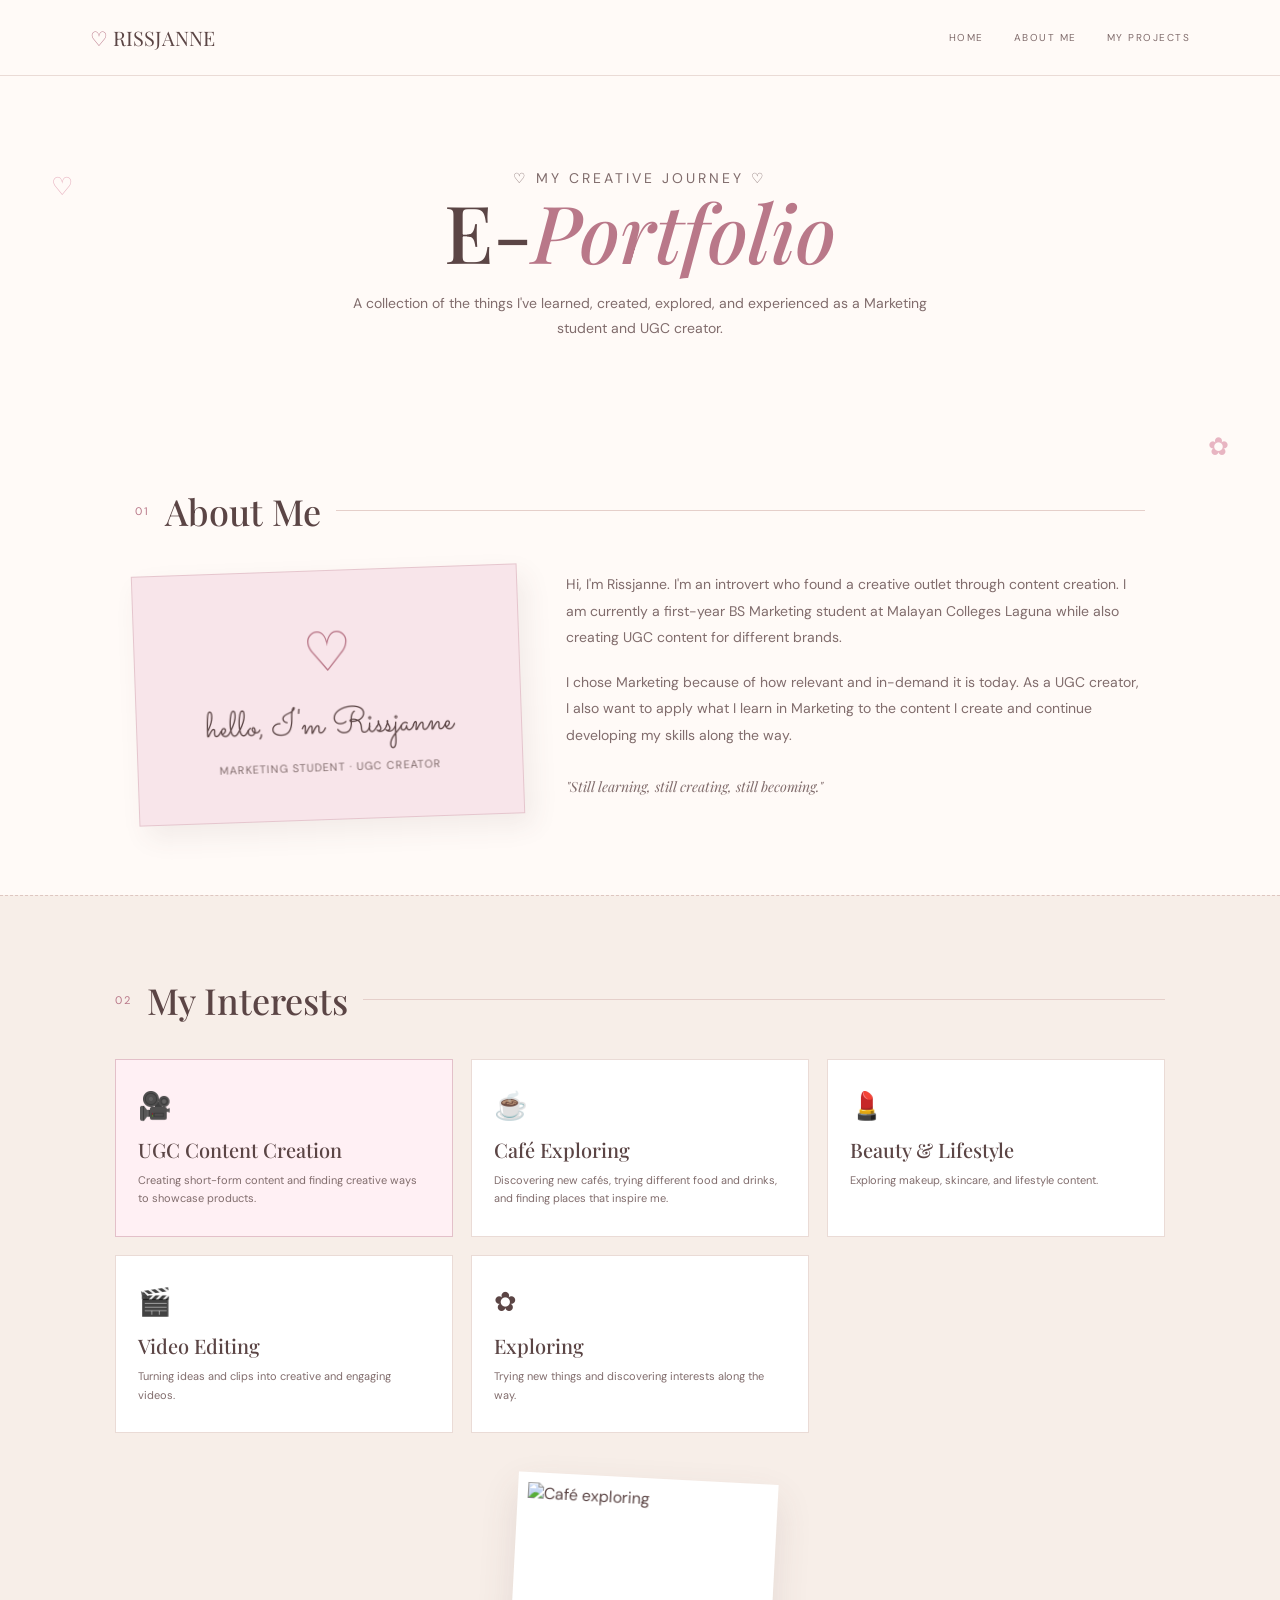
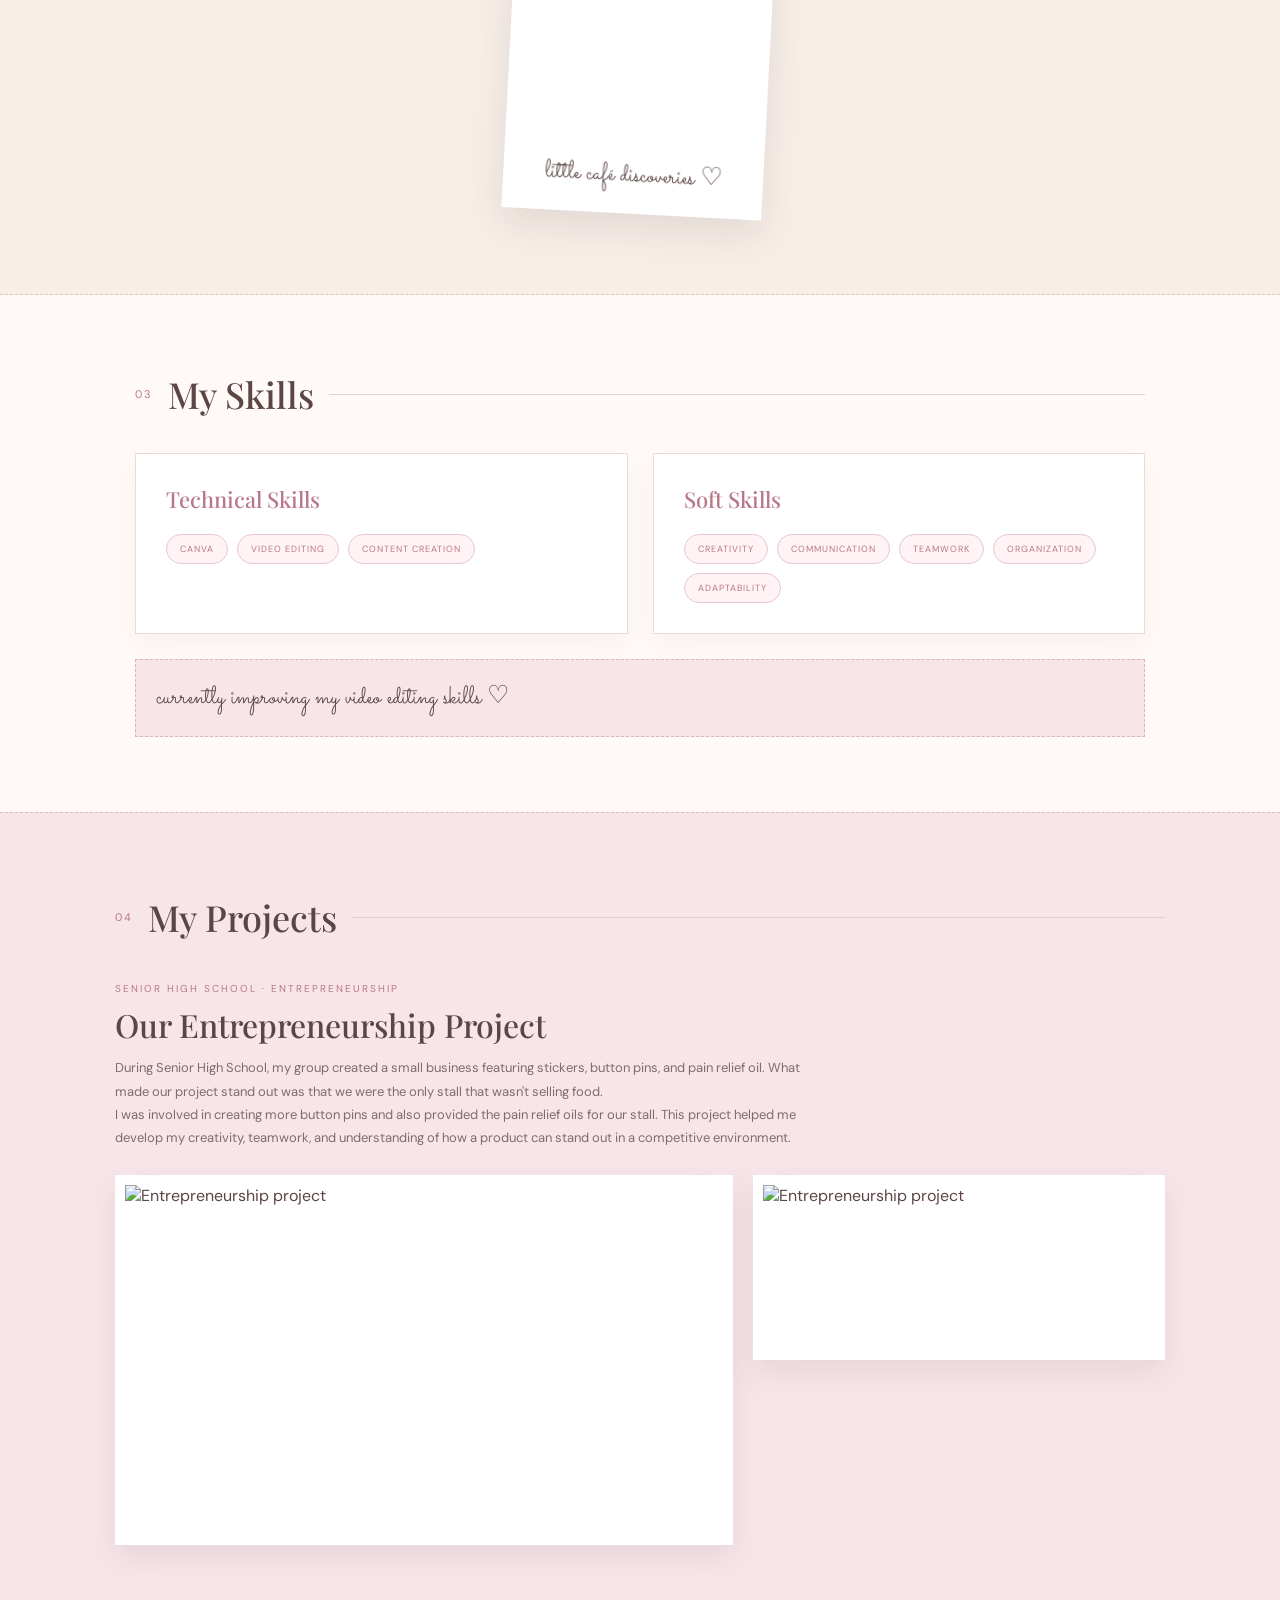
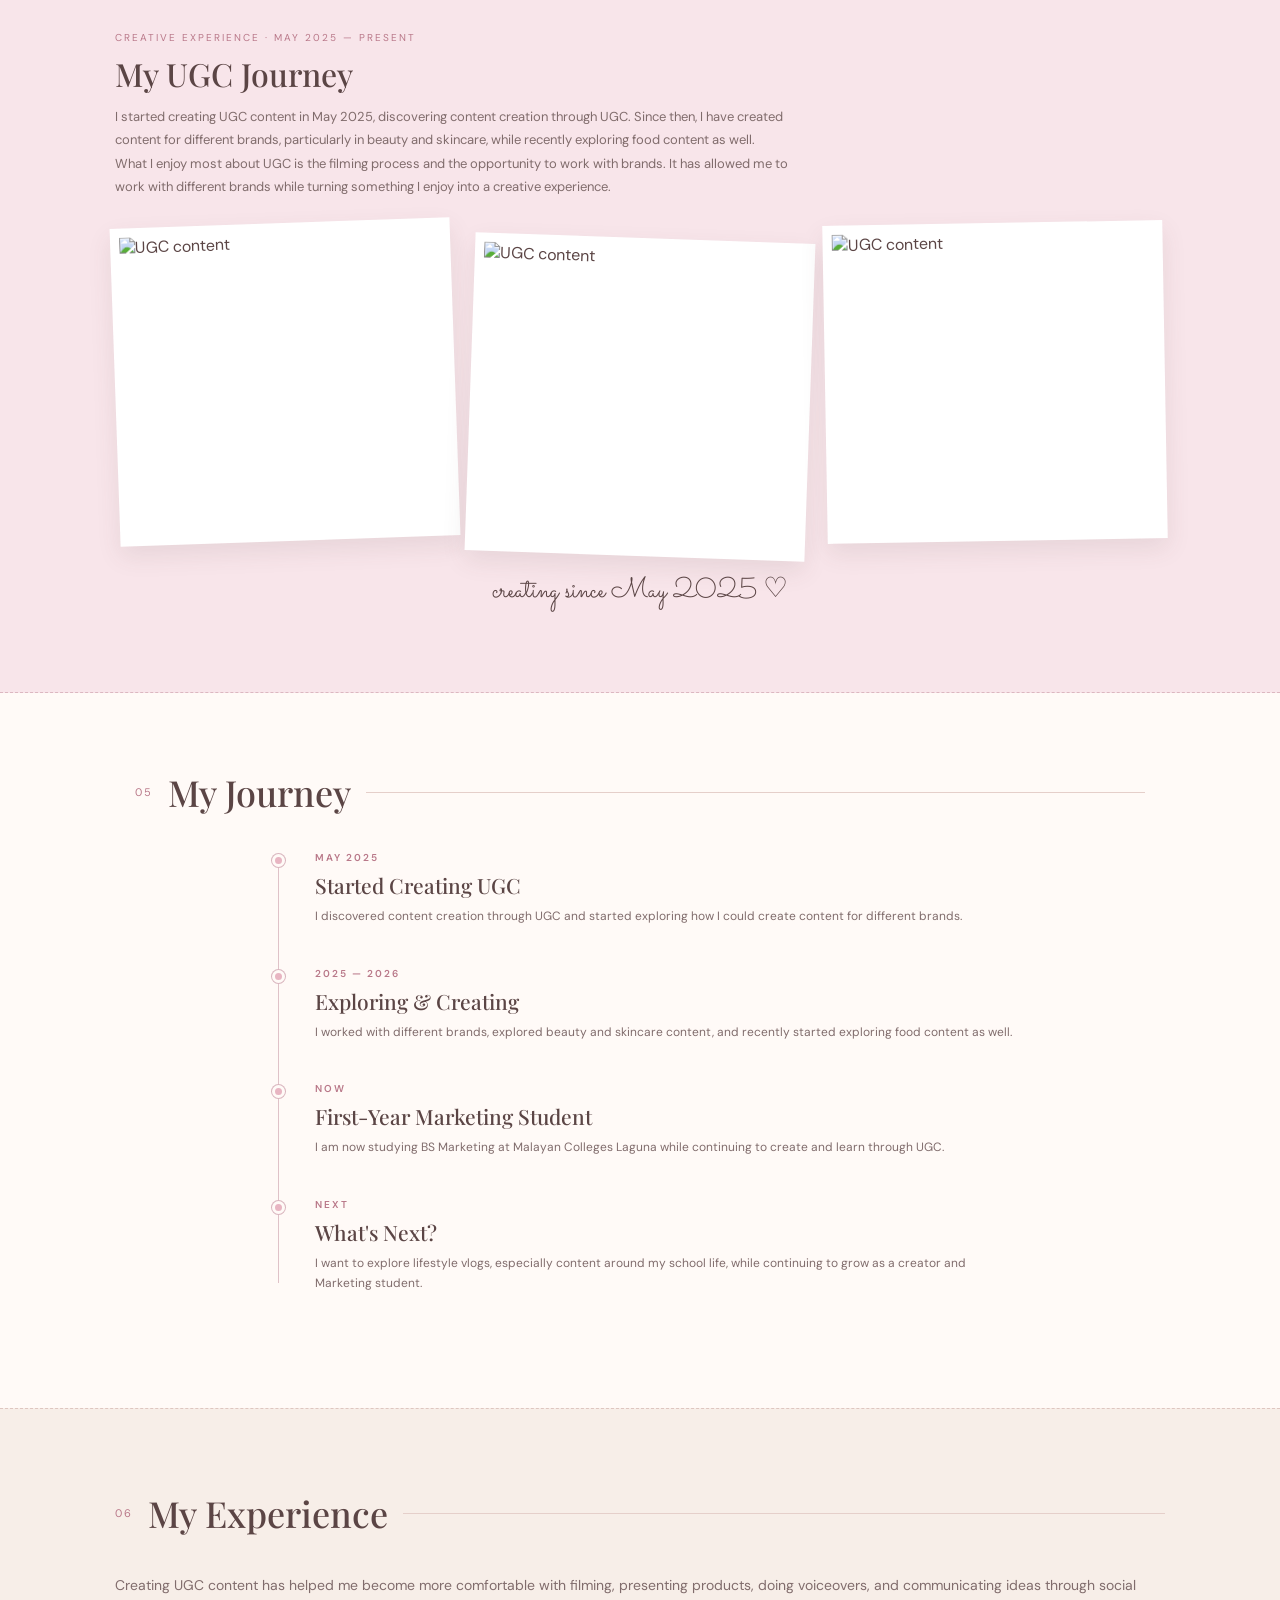
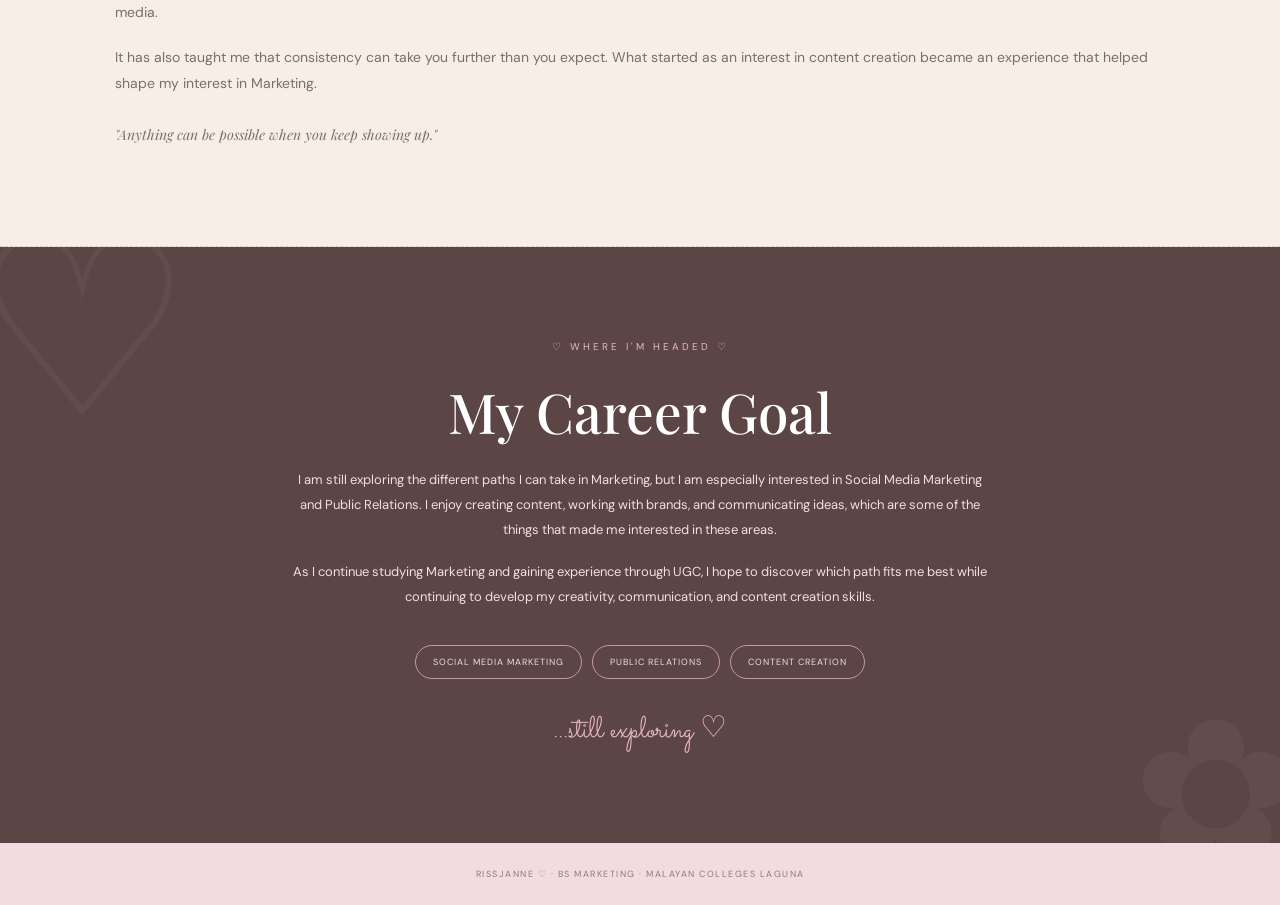
==== eportfolio.html @ bd3fc36c "Add files via upload" ====
<!DOCTYPE html>
<html lang="en">
<head>
<meta charset="UTF-8">
<meta name="viewport" content="width=device-width, initial-scale=1.0">

<title>Rissjanne — E-Portfolio ♡</title>

<link rel="preconnect" href="https://fonts.googleapis.com">
<link rel="preconnect" href="https://fonts.gstatic.com" crossorigin>

<link href="https://fonts.googleapis.com/css2?family=DM+Sans:wght@400;500;600&family=Playfair+Display:ital,wght@400;500;600&family=Sacramento&display=swap" rel="stylesheet">

<style>

/* ========================================
   RESET
======================================== */

* {
    margin: 0;
    padding: 0;
    box-sizing: border-box;
}

html {
    scroll-behavior: smooth;
}

body {
    background: #fffaf7;
    color: #5b4545;
    font-family: "DM Sans", sans-serif;
    overflow-x: hidden;
}

:root {
    --cream: #fffaf7;
    --cream-dark: #f7eee8;
    --pink: #e8b5c2;
    --pink-dark: #b97889;
    --pink-light: #f8e5ea;
    --brown: #5b4545;
    --brown-light: #806c6c;
    --white: #ffffff;
}


/* ========================================
   NAVIGATION
======================================== */

nav {
    height: 76px;
    width: 100%;

    padding: 0 7%;

    display: flex;
    align-items: center;
    justify-content: space-between;

    background: rgba(255,250,247,.95);

    border-bottom: 1px solid #eadbd6;

    position: sticky;
    top: 0;
    z-index: 100;

    backdrop-filter: blur(12px);

    animation: fadeDown .7s ease both;
}

.logo {
    text-decoration: none;

    color: var(--brown);

    font-family: "Playfair Display", serif;

    font-size: 20px;
}

.logo span {
    color: var(--pink-dark);
}

.nav-links {
    display: flex;
    gap: 30px;
}

.nav-links a {
    text-decoration: none;

    color: var(--brown-light);

    font-size: 10px;

    letter-spacing: 1.5px;

    transition: .3s;
}

.nav-links a:hover {
    color: var(--pink-dark);
}


/* ========================================
   PAGE INTRO
======================================== */

.page-intro {
    width: min(1050px, 90%);

    margin: auto;

    padding: 90px 20px 70px;

    text-align: center;

    position: relative;

    animation: fadeUp .9s ease both;
}

.small-label {
    color: var(--pink-dark);

    font-size: 10px;

    letter-spacing: 3px;

    margin-bottom: 18px;
}

.page-intro h1 {
    font-family: "Playfair Display", serif;

    color: var(--brown);

    font-weight: 500;

    font-size: clamp(50px, 7vw, 80px);

    line-height: 1;

    margin-bottom: 20px;
}

.page-intro h1 span {
    color: var(--pink-dark);

    font-style: italic;
}

.page-intro p {
    max-width: 580px;

    margin: auto;

    color: var(--brown-light);

    font-size: 14px;

    line-height: 1.8;
}


/* ========================================
   GENERAL SECTION
======================================== */

.section {
    width: min(1050px, 90%);

    margin: auto;

    padding: 75px 20px;
}

.section-title {
    display: flex;

    align-items: center;

    gap: 15px;

    margin-bottom: 35px;
}

.section-number {
    color: var(--pink-dark);

    font-size: 11px;

    letter-spacing: 2px;
}

.section-title h2 {
    font-family: "Playfair Display", serif;

    color: var(--brown);

    font-size: 36px;

    font-weight: 500;
}

.section-title .line {
    flex: 1;

    height: 1px;

    background: #e5cfca;
}


/* ========================================
   ABOUT ME
======================================== */

.about-grid {
    display: grid;

    grid-template-columns: .8fr 1.2fr;

    gap: 45px;

    align-items: center;
}

.about-card {
    background: var(--pink-light);

    padding: 45px 30px;

    text-align: center;

    border: 1px solid #e5c5cd;

    transform: rotate(-2deg);

    box-shadow: 8px 12px 25px rgba(91,69,69,.08);
}

.about-card .big-heart {
    font-size: 55px;

    color: var(--pink-dark);

    margin-bottom: 12px;
}

.about-card h3 {
    font-family: "Sacramento", cursive;

    font-size: 36px;

    font-weight: 400;

    color: var(--brown);
}

.about-card p {
    margin-top: 8px;

    color: var(--brown-light);

    font-size: 11px;

    letter-spacing: 1px;
}

.about-text p {
    color: var(--brown-light);

    font-size: 14px;

    line-height: 1.9;

    margin-bottom: 18px;
}

.about-highlight {
    color: var(--pink-dark);

    font-family: "Playfair Display", serif;

    font-style: italic;

    font-size: 20px;

    margin-top: 25px;
}


/* ========================================
   INTERESTS
======================================== */

.interests-section {
    background: var(--cream-dark);

    width: 100%;

    padding: 80px 5%;

    border-top: 1px dashed #dec6c0;

    border-bottom: 1px dashed #dec6c0;
}

.interests-inner {
    width: min(1050px, 100%);

    margin: auto;
}

.interest-grid {
    display: grid;

    grid-template-columns: repeat(3, 1fr);

    gap: 18px;
}

.interest-card {
    background: white;

    padding: 28px 22px;

    border: 1px solid #eadbd6;

    min-height: 165px;

    transition: .3s;

    position: relative;
}

.interest-card:hover {
    transform: translateY(-6px) rotate(-1deg);

    box-shadow: 0 15px 30px rgba(91,69,69,.08);
}

.interest-card .icon {
    font-size: 27px;

    margin-bottom: 13px;
}

.interest-card h3 {
    font-family: "Playfair Display", serif;

    font-size: 20px;

    font-weight: 500;

    margin-bottom: 8px;

    color: var(--brown);
}

.interest-card p {
    color: var(--brown-light);

    font-size: 11px;

    line-height: 1.7;
}

.interest-card.featured {
    background: #fff0f4;

    border-color: #e3c0c9;
}


/* ========================================
   CAFE PHOTO
======================================== */

.cafe-feature {
    margin-top: 45px;

    display: flex;

    justify-content: center;
}

.cafe-photo {
    width: 260px;

    background: white;

    padding: 10px 10px 20px;

    box-shadow: 0 15px 35px rgba(91,69,69,.12);

    transform: rotate(3deg);
}

.cafe-photo img {
    width: 100%;

    height: 260px;

    object-fit: cover;

    display: block;
}

.cafe-caption {
    font-family: "Sacramento", cursive;

    text-align: center;

    color: var(--brown);

    font-size: 25px;

    padding-top: 10px;
}


/* ========================================
   SKILLS
======================================== */

.skills-grid {
    display: grid;

    grid-template-columns: 1fr 1fr;

    gap: 25px;
}

.skill-box {
    background: white;

    border: 1px solid #eadbd6;

    padding: 30px;

    box-shadow: 0 10px 25px rgba(91,69,69,.05);
}

.skill-box h3 {
    color: var(--pink-dark);

    font-family: "Playfair Display", serif;

    font-size: 22px;

    font-weight: 500;

    margin-bottom: 20px;
}

.skill-tags {
    display: flex;

    flex-wrap: wrap;

    gap: 9px;
}

.skill-tags span {
    background: #fff3f5;

    color: var(--pink-dark);

    border: 1px solid #e6c8cf;

    padding: 8px 13px;

    border-radius: 20px;

    font-size: 9px;

    letter-spacing: 1px;
}

.improving {
    margin-top: 25px;

    padding: 20px;

    background: var(--pink-light);

    border: 1px dashed #dcb4be;

    font-family: "Sacramento", cursive;

    font-size: 25px;

    color: var(--brown);
}


/* ========================================
   PROJECTS
======================================== */

.projects-section {
    background: var(--pink-light);

    width: 100%;

    padding: 80px 5%;

    border-top: 1px dashed #dcb7c0;

    border-bottom: 1px dashed #dcb7c0;
}

.projects-inner {
    width: min(1050px, 100%);

    margin: auto;
}

.project-block {
    margin-bottom: 80px;
}

.project-block:last-child {
    margin-bottom: 0;
}

.project-heading {
    margin-bottom: 25px;
}

.project-heading .label {
    color: var(--pink-dark);

    font-size: 10px;

    letter-spacing: 2px;
}

.project-heading h3 {
    font-family: "Playfair Display", serif;

    color: var(--brown);

    font-size: 32px;

    font-weight: 500;

    margin: 6px 0 10px;
}

.project-heading p {
    max-width: 700px;

    color: var(--brown-light);

    font-size: 13px;

    line-height: 1.8;
}


/* ========================================
   PHOTO GALLERY
======================================== */

.photo-gallery {
    display: grid;

    grid-template-columns: 1.2fr .8fr;

    gap: 20px;

    align-items: start;
}

.gallery-photo {
    background: white;

    padding: 10px;

    box-shadow: 0 12px 28px rgba(91,69,69,.1);

    transition: .4s;
}

.gallery-photo:hover {
    transform: translateY(-5px);
}

.gallery-photo img {
    width: 100%;

    height: 350px;

    object-fit: cover;

    display: block;
}

.gallery-small {
    display: grid;

    gap: 20px;
}

.gallery-small .gallery-photo img {
    height: 165px;
}


/* ========================================
   UGC GALLERY
======================================== */

.ugc-gallery {
    display: grid;

    grid-template-columns: repeat(3, 1fr);

    gap: 15px;
}

.ugc-photo {
    background: white;

    padding: 9px;

    box-shadow: 0 10px 25px rgba(91,69,69,.1);

    transition: .4s;
}

.ugc-photo:nth-child(1) {
    transform: rotate(-2deg);
}

.ugc-photo:nth-child(2) {
    transform: translateY(15px) rotate(2deg);
}

.ugc-photo:nth-child(3) {
    transform: rotate(-1deg);
}

.ugc-photo:hover {
    transform: translateY(-8px) rotate(0deg);
}

.ugc-photo img {
    width: 100%;

    height: 300px;

    object-fit: cover;

    display: block;
}

.ugc-note {
    margin-top: 30px;

    text-align: center;

    font-family: "Sacramento", cursive;

    font-size: 28px;

    color: var(--brown);
}


/* ========================================
   JOURNEY
======================================== */

.journey {
    position: relative;

    max-width: 750px;

    margin: auto;
}

.journey::before {
    content: "";

    position: absolute;

    left: 13px;

    top: 10px;

    bottom: 10px;

    width: 1px;

    background: #dfc2c8;
}

.journey-item {
    position: relative;

    padding-left: 50px;

    margin-bottom: 40px;
}

.journey-dot {
    position: absolute;

    left: 7px;

    top: 3px;

    width: 13px;

    height: 13px;

    background: var(--pink);

    border: 3px solid var(--cream);

    border-radius: 50%;

    box-shadow: 0 0 0 1px #d9b5be;
}

.journey-date {
    color: var(--pink-dark);

    font-size: 10px;

    font-weight: 600;

    letter-spacing: 2px;

    margin-bottom: 7px;
}

.journey-item h3 {
    font-family: "Playfair Display", serif;

    font-size: 21px;

    font-weight: 500;

    color: var(--brown);

    margin-bottom: 7px;
}

.journey-item p {
    color: var(--brown-light);

    font-size: 12px;

    line-height: 1.7;
}


/* ========================================
   CAREER GOAL
======================================== */

.career {
    background: var(--brown);

    color: white;

    width: 100%;

    padding: 90px 25px;

    text-align: center;

    position: relative;

    overflow: hidden;
}

.career::before {
    content: "♡";

    position: absolute;

    font-size: 250px;

    opacity: .04;

    top: -80px;

    left: -30px;
}

.career::after {
    content: "✿";

    position: absolute;

    font-size: 200px;

    opacity: .04;

    bottom: -80px;

    right: -20px;
}

.career .label {
    color: #eab8c5;

    font-size: 10px;

    letter-spacing: 3px;

    margin-bottom: 18px;
}

.career h2 {
    font-family: "Playfair Display", serif;

    font-size: clamp(35px, 5vw, 55px);

    font-weight: 500;

    margin-bottom: 20px;
}

.career p {
    max-width: 700px;

    margin: auto;

    color: #f1dfe3;

    font-size: 13px;

    line-height: 1.9;
}

.career-paths {
    margin: 35px auto 0;

    display: flex;

    justify-content: center;

    flex-wrap: wrap;

    gap: 10px;

    position: relative;

    z-index: 2;
}

.career-paths span {
    border: 1px solid #c996a4;

    padding: 10px 17px;

    border-radius: 30px;

    font-size: 9px;

    letter-spacing: 1px;

    color: #f5dce2;
}

.still-exploring {
    font-family: "Sacramento", cursive;

    font-size: 30px;

    color: #eab8c5;

    margin-top: 30px;
}


/* ========================================
   FOOTER
======================================== */

footer {
    padding: 25px;

    text-align: center;

    background: #f1dce1;

    color: #92777e;

    font-size: 9px;

    letter-spacing: 1.5px;
}


/* ========================================
   DECORATIONS
======================================== */

.decor {
    position: absolute;

    color: var(--pink);

    font-size: 25px;

    pointer-events: none;

    animation: float 4s ease-in-out infinite;
}

.decor.one {
    top: 170px;

    left: 4%;
}

.decor.two {
    top: 430px;

    right: 4%;

    animation-delay: 1s;
}


/* ========================================
   ANIMATIONS
======================================== */

@keyframes fadeUp {

    from {
        opacity: 0;
        transform: translateY(25px);
    }

    to {
        opacity: 1;
        transform: translateY(0);
    }

}

@keyframes fadeDown {

    from {
        opacity: 0;
        transform: translateY(-15px);
    }

    to {
        opacity: 1;
        transform: translateY(0);
    }

}

@keyframes float {

    0%, 100% {
        transform: translateY(0) rotate(-5deg);
    }

    50% {
        transform: translateY(-8px) rotate(4deg);
    }

}


/* ========================================
   TABLET
======================================== */

@media (max-width: 800px) {

    .about-grid {
        grid-template-columns: 1fr;
    }

    .about-card {
        max-width: 350px;

        margin: auto;
    }

    .interest-grid {
        grid-template-columns: 1fr 1fr;
    }

    .skills-grid {
        grid-template-columns: 1fr;
    }

}


/* ========================================
   MOBILE
======================================== */

@media (max-width: 600px) {

    nav {
        padding: 0 20px;
    }

    .nav-links {
        gap: 13px;
    }

    .nav-links a {
        font-size: 8px;

        letter-spacing: .7px;
    }

    .page-intro {
        padding-top: 65px;
    }

    .page-intro h1 {
        font-size: 50px;
    }

    .section {
        padding: 60px 15px;
    }

    .section-title h2 {
        font-size: 29px;
    }

    .interest-grid {
        grid-template-columns: 1fr;
    }

    .photo-gallery {
        grid-template-columns: 1fr;
    }

    .gallery-photo img {
        height: 330px;
    }

    .gallery-small {
        grid-template-columns: 1fr 1fr;
    }

    .gallery-small .gallery-photo img {
        height: 190px;
    }

    .ugc-gallery {
        grid-template-columns: 1fr;
    }

    .ugc-photo:nth-child(2) {
        transform: none;
    }

    .ugc-photo img {
        height: 350px;
    }

    .career {
        padding: 70px 20px;
    }

}

</style>
</head>


<body>


<!-- ========================================
     NAVIGATION
======================================== -->

<nav>

    <a href="#" class="logo">
        <span>♡</span> RISSJANNE
    </a>

    <div class="nav-links">

        <a href="#">HOME</a>

        <a href="#about">ABOUT ME</a>

        <a href="#projects">MY PROJECTS</a>

    </div>

</nav>


<!-- Decorative elements -->

<div class="decor one">♡</div>
<div class="decor two">✿</div>


<!-- ========================================
     INTRO
======================================== -->

<header class="page-intro">

    <p class="small-label">
        ♡ MY CREATIVE JOURNEY ♡
    </p>

    <h1>
        E-<span>Portfolio</span>
    </h1>

    <p>
        A collection of the things I've learned,
        created, explored, and experienced as a
        Marketing student and UGC creator.
    </p>

</header>


<!-- ========================================
     ABOUT ME
======================================== -->

<section class="section" id="about">

    <div class="section-title">

        <span class="section-number">01</span>

        <h2>About Me</h2>

        <div class="line"></div>

    </div>


    <div class="about-grid">


        <div class="about-card">

            <div class="big-heart">
                ♡
            </div>

            <h3>
                hello, I'm Rissjanne
            </h3>

            <p>
                MARKETING STUDENT · UGC CREATOR
            </p>

        </div>


        <div class="about-text">

            <p>
                Hi, I'm Rissjanne. I'm an introvert who
                found a creative outlet through content
                creation. I am currently a first-year
                BS Marketing student at Malayan Colleges
                Laguna while also creating UGC content
                for different brands.
            </p>

            <p>
                I chose Marketing because of how relevant
                and in-demand it is today. As a UGC creator,
                I also want to apply what I learn in
                Marketing to the content I create and
                continue developing my skills along the way.
            </p>

            <p class="about-highlight">
                "Still learning, still creating, still becoming."
            </p>

        </div>

    </div>

</section>


<!-- ========================================
     INTERESTS
======================================== -->

<section class="interests-section">

<div class="interests-inner">

    <div class="section-title">

        <span class="section-number">02</span>

        <h2>My Interests</h2>

        <div class="line"></div>

    </div>


    <div class="interest-grid">


        <div class="interest-card featured">

            <div class="icon">🎥</div>

            <h3>
                UGC Content Creation
            </h3>

            <p>
                Creating short-form content and finding
                creative ways to showcase products.
            </p>

        </div>


        <div class="interest-card">

            <div class="icon">☕</div>

            <h3>
                Café Exploring
            </h3>

            <p>
                Discovering new cafés, trying different
                food and drinks, and finding places that
                inspire me.
            </p>

        </div>


        <div class="interest-card">

            <div class="icon">💄</div>

            <h3>
                Beauty & Lifestyle
            </h3>

            <p>
                Exploring makeup, skincare, and lifestyle
                content.
            </p>

        </div>


        <div class="interest-card">

            <div class="icon">🎬</div>

            <h3>
                Video Editing
            </h3>

            <p>
                Turning ideas and clips into creative
                and engaging videos.
            </p>

        </div>


        <div class="interest-card">

            <div class="icon">✿</div>

            <h3>
                Exploring
            </h3>

            <p>
                Trying new things and discovering
                interests along the way.
            </p>

        </div>


    </div>


    <!-- Café photo -->

    <div class="cafe-feature">

        <div class="cafe-photo">

            <img
                src="https://uploads.onecompiler.io/454xwa63v/1791378052548/IMG_2752.jpeg"
                alt="Café exploring"
            >

            <div class="cafe-caption">
                little café discoveries ♡
            </div>

        </div>

    </div>

</div>

</section>


<!-- ========================================
     SKILLS
======================================== -->

<section class="section">

    <div class="section-title">

        <span class="section-number">03</span>

        <h2>My Skills</h2>

        <div class="line"></div>

    </div>


    <div class="skills-grid">


        <div class="skill-box">

            <h3>
                Technical Skills
            </h3>

            <div class="skill-tags">

                <span>CANVA</span>

                <span>VIDEO EDITING</span>

                <span>CONTENT CREATION</span>

            </div>

        </div>


        <div class="skill-box">

            <h3>
                Soft Skills
            </h3>

            <div class="skill-tags">

                <span>CREATIVITY</span>

                <span>COMMUNICATION</span>

                <span>TEAMWORK</span>

                <span>ORGANIZATION</span>

                <span>ADAPTABILITY</span>

            </div>

        </div>

    </div>


    <div class="improving">

        currently improving my video editing skills ♡

    </div>

</section>


<!-- ========================================
     PROJECTS
======================================== -->

<section class="projects-section" id="projects">

<div class="projects-inner">

    <div class="section-title">

        <span class="section-number">04</span>

        <h2>My Projects</h2>

        <div class="line"></div>

    </div>


    <!-- ENTREPRENEURSHIP -->

    <div class="project-block">

        <div class="project-heading">

            <span class="label">
                SENIOR HIGH SCHOOL · ENTREPRENEURSHIP
            </span>

            <h3>
                Our Entrepreneurship Project
            </h3>

            <p>
                During Senior High School, my group created
                a small business featuring stickers, button
                pins, and pain relief oil. What made our
                project stand out was that we were the only
                stall that wasn't selling food.
            </p>

            <p>
                I was involved in creating more button pins
                and also provided the pain relief oils for
                our stall. This project helped me develop
                my creativity, teamwork, and understanding
                of how a product can stand out in a
                competitive environment.
            </p>

        </div>


        <div class="photo-gallery">


            <div class="gallery-photo">

                <img
                    src="https://uploads.onecompiler.io/454xwa63v/1791377669894/IMG_6925.jpeg"
                    alt="Entrepreneurship project"
                >

            </div>


            <div class="gallery-small">

                <div class="gallery-photo">

                    <img
                        src="https://uploads.onecompiler.io/454xwa63v/1791377792868/IMG_4976.jpeg"
                        alt="Entrepreneurship project"
                    >

                </div>

            </div>

        </div>

    </div>


    <!-- UGC -->

    <div class="project-block">

        <div class="project-heading">

            <span class="label">
                CREATIVE EXPERIENCE · MAY 2025 — PRESENT
            </span>

            <h3>
                My UGC Journey
            </h3>

            <p>
                I started creating UGC content in May 2025,
                discovering content creation through UGC.
                Since then, I have created content for
                different brands, particularly in beauty
                and skincare, while recently exploring
                food content as well.
            </p>

            <p>
                What I enjoy most about UGC is the filming
                process and the opportunity to work with
                brands. It has allowed me to work with
                different brands while turning something
                I enjoy into a creative experience.
            </p>

        </div>


        <div class="ugc-gallery">


            <div class="ugc-photo">

                <img
                    src="https://uploads.onecompiler.io/454xwa63v/1791377867505/IMG_1808.jpeg"
                    alt="UGC content"
                >

            </div>


            <div class="ugc-photo">

                <img
                    src="https://uploads.onecompiler.io/454xwa63v/1791377890965/IMG_1802.jpeg"
                    alt="UGC content"
                >

            </div>


            <div class="ugc-photo">

                <img
                    src="https://uploads.onecompiler.io/454xwa63v/1791377964058/IMG_1810.jpeg"
                    alt="UGC content"
                >

            </div>

        </div>


        <div class="ugc-note">

            creating since May 2025 ♡

        </div>

    </div>

</div>

</section>


<!-- ========================================
     JOURNEY
======================================== -->

<section class="section">

    <div class="section-title">

        <span class="section-number">05</span>

        <h2>My Journey</h2>

        <div class="line"></div>

    </div>


    <div class="journey">


        <div class="journey-item">

            <div class="journey-dot"></div>

            <div class="journey-date">
                MAY 2025
            </div>

            <h3>
                Started Creating UGC
            </h3>

            <p>
                I discovered content creation through UGC
                and started exploring how I could create
                content for different brands.
            </p>

        </div>


        <div class="journey-item">

            <div class="journey-dot"></div>

            <div class="journey-date">
                2025 — 2026
            </div>

            <h3>
                Exploring & Creating
            </h3>

            <p>
                I worked with different brands, explored
                beauty and skincare content, and recently
                started exploring food content as well.
            </p>

        </div>


        <div class="journey-item">

            <div class="journey-dot"></div>

            <div class="journey-date">
                NOW
            </div>

            <h3>
                First-Year Marketing Student
            </h3>

            <p>
                I am now studying BS Marketing at
                Malayan Colleges Laguna while continuing
                to create and learn through UGC.
            </p>

        </div>


        <div class="journey-item">

            <div class="journey-dot"></div>

            <div class="journey-date">
                NEXT
            </div>

            <h3>
                What's Next?
            </h3>

            <p>
                I want to explore lifestyle vlogs,
                especially content around my school life,
                while continuing to grow as a creator
                and Marketing student.
            </p>

        </div>


    </div>

</section>


<!-- ========================================
     EXPERIENCE
======================================== -->

<section class="interests-section">

<div class="interests-inner">

    <div class="section-title">

        <span class="section-number">06</span>

        <h2>My Experience</h2>

        <div class="line"></div>

    </div>


    <div class="about-text">

        <p>
            Creating UGC content has helped me become
            more comfortable with filming, presenting
            products, doing voiceovers, and communicating
            ideas through social media.
        </p>

        <p>
            It has also taught me that consistency can
            take you further than you expect. What started
            as an interest in content creation became an
            experience that helped shape my interest in
            Marketing.
        </p>

        <p class="about-highlight">
            "Anything can be possible when you keep showing up."
        </p>

    </div>

</div>

</section>


<!-- ========================================
     CAREER GOAL
======================================== -->

<section class="career">

    <p class="label">
        ♡ WHERE I'M HEADED ♡
    </p>

    <h2>
        My Career Goal
    </h2>

    <p>
        I am still exploring the different paths I can
        take in Marketing, but I am especially interested
        in Social Media Marketing and Public Relations.
        I enjoy creating content, working with brands,
        and communicating ideas, which are some of the
        things that made me interested in these areas.
    </p>

    <p style="margin-top: 18px;">

        As I continue studying Marketing and gaining
        experience through UGC, I hope to discover which
        path fits me best while continuing to develop
        my creativity, communication, and content
        creation skills.

    </p>


    <div class="career-paths">

        <span>SOCIAL MEDIA MARKETING</span>

        <span>PUBLIC RELATIONS</span>

        <span>CONTENT CREATION</span>

    </div>


    <div class="still-exploring">
        ...still exploring ♡
    </div>

</section>


<!-- ========================================
     FOOTER
======================================== -->

<footer>

    RISSJANNE ♡ · BS MARKETING · MALAYAN COLLEGES LAGUNA

</footer>


</body>
</html>
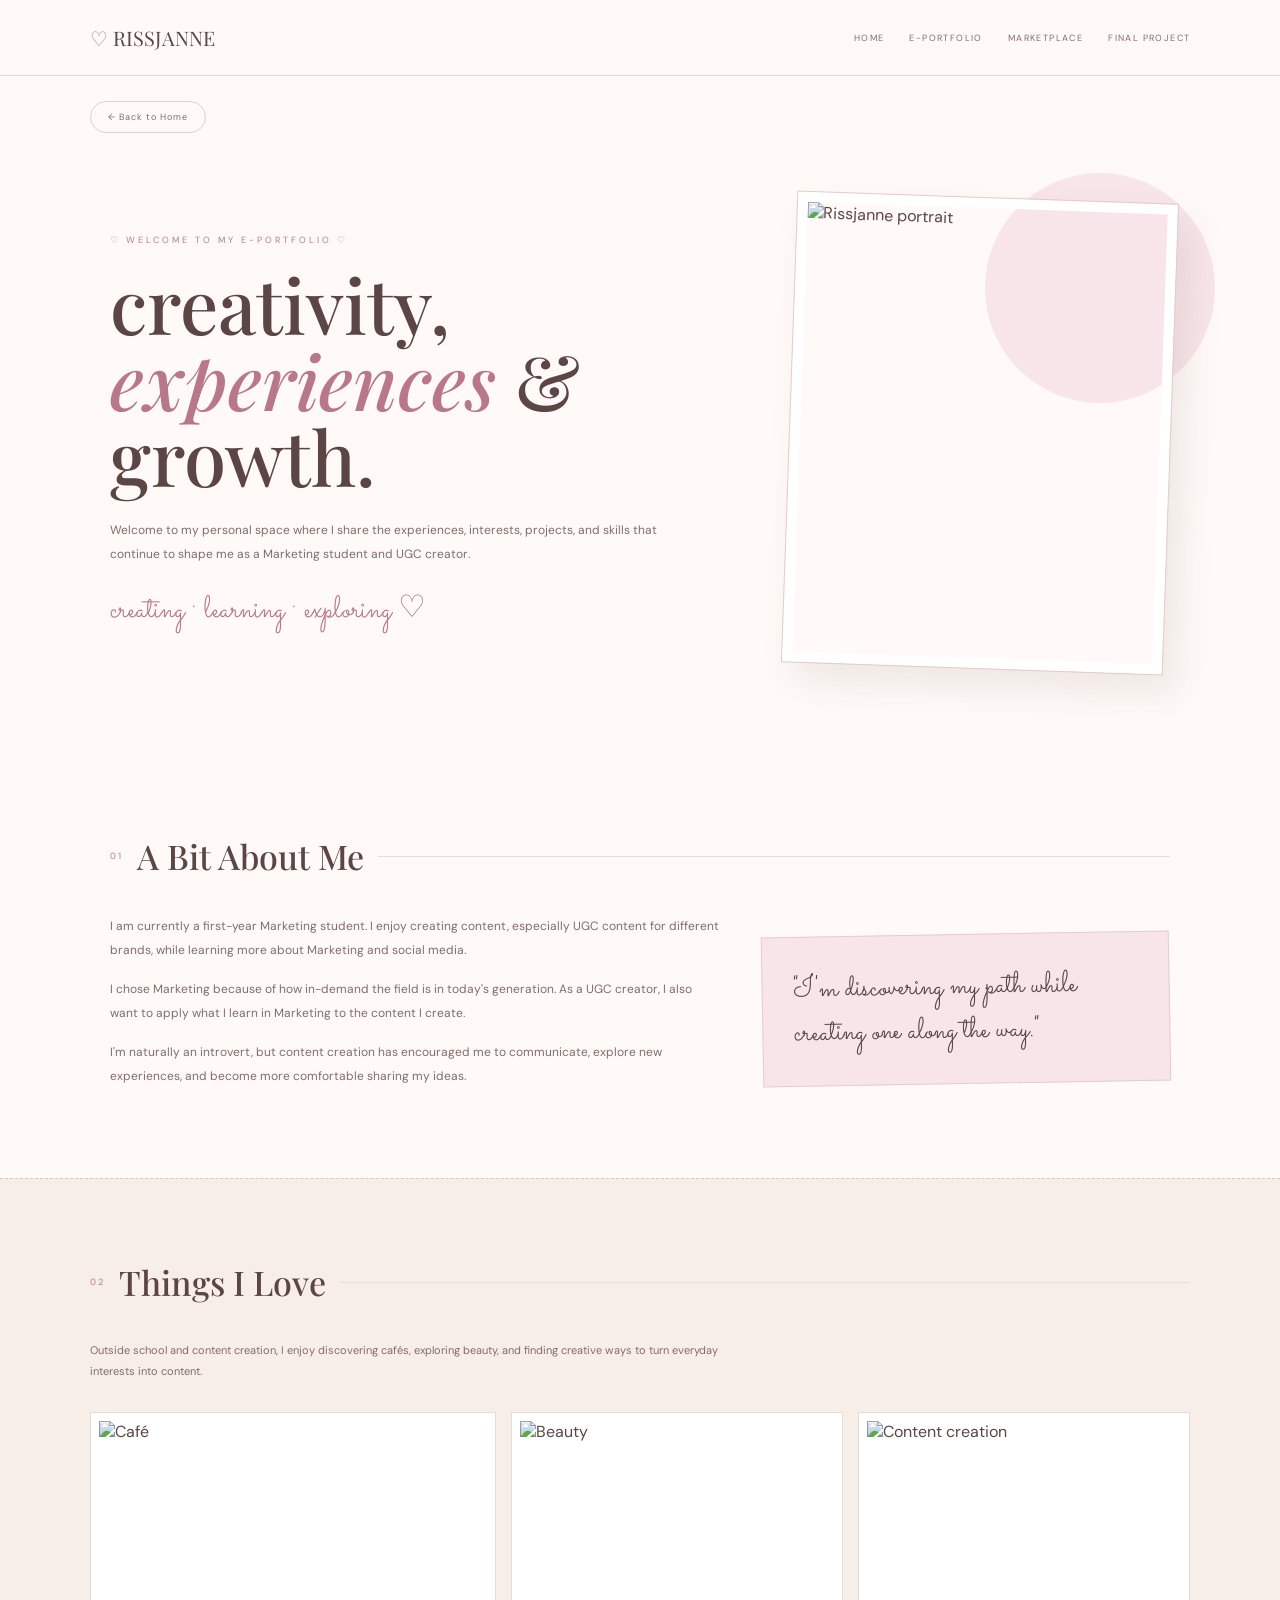
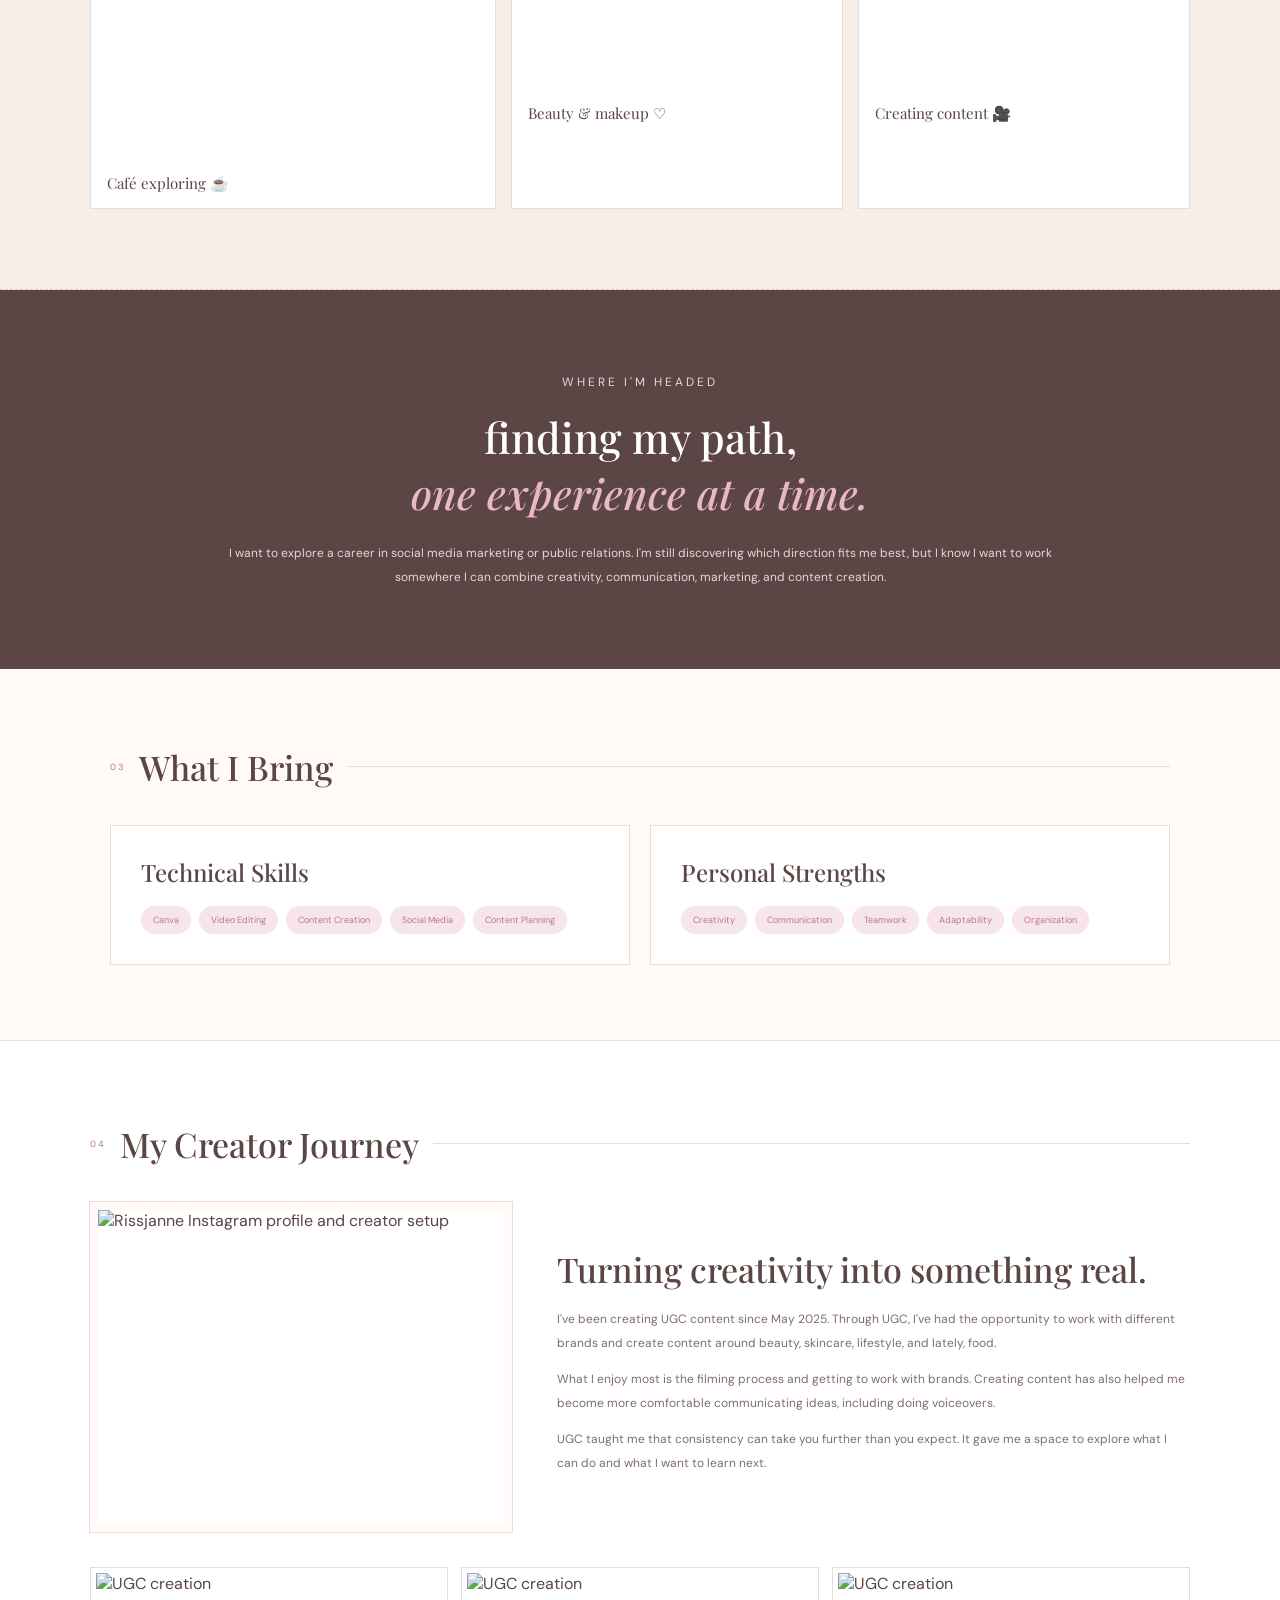
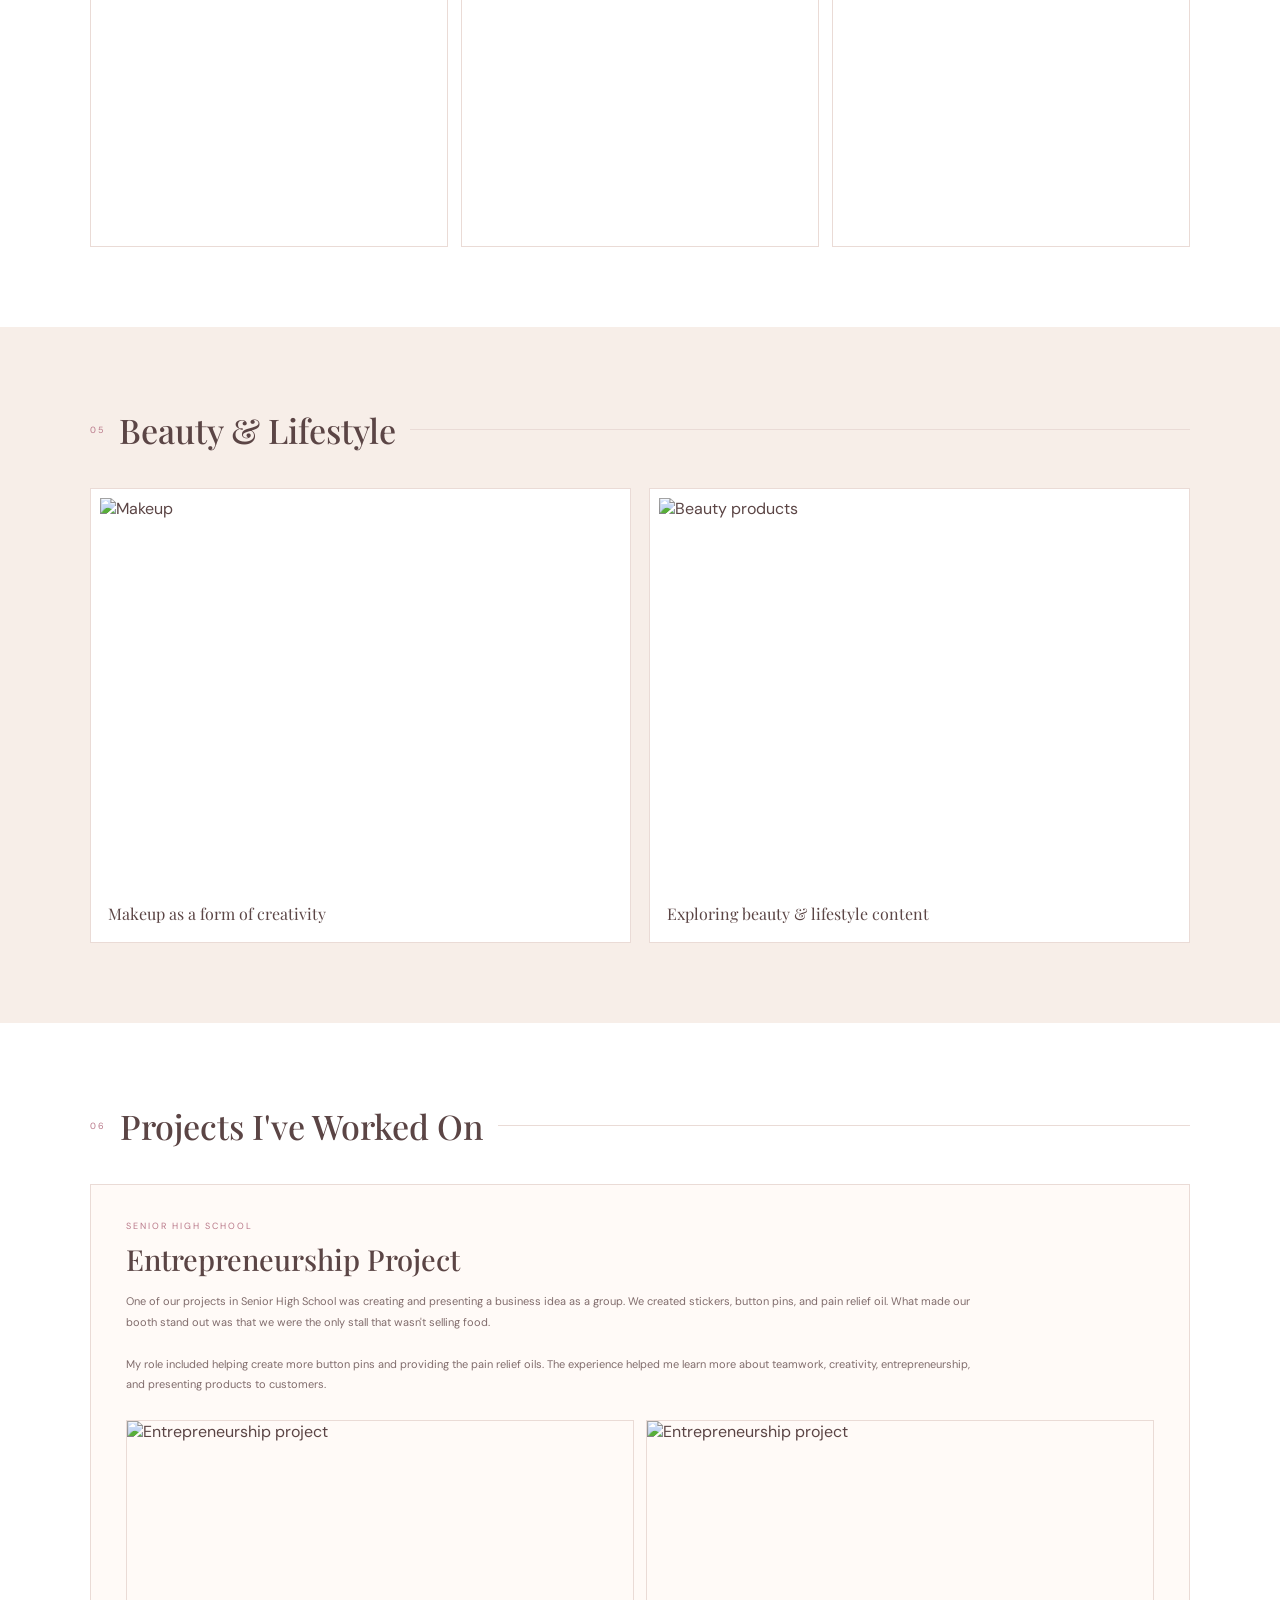
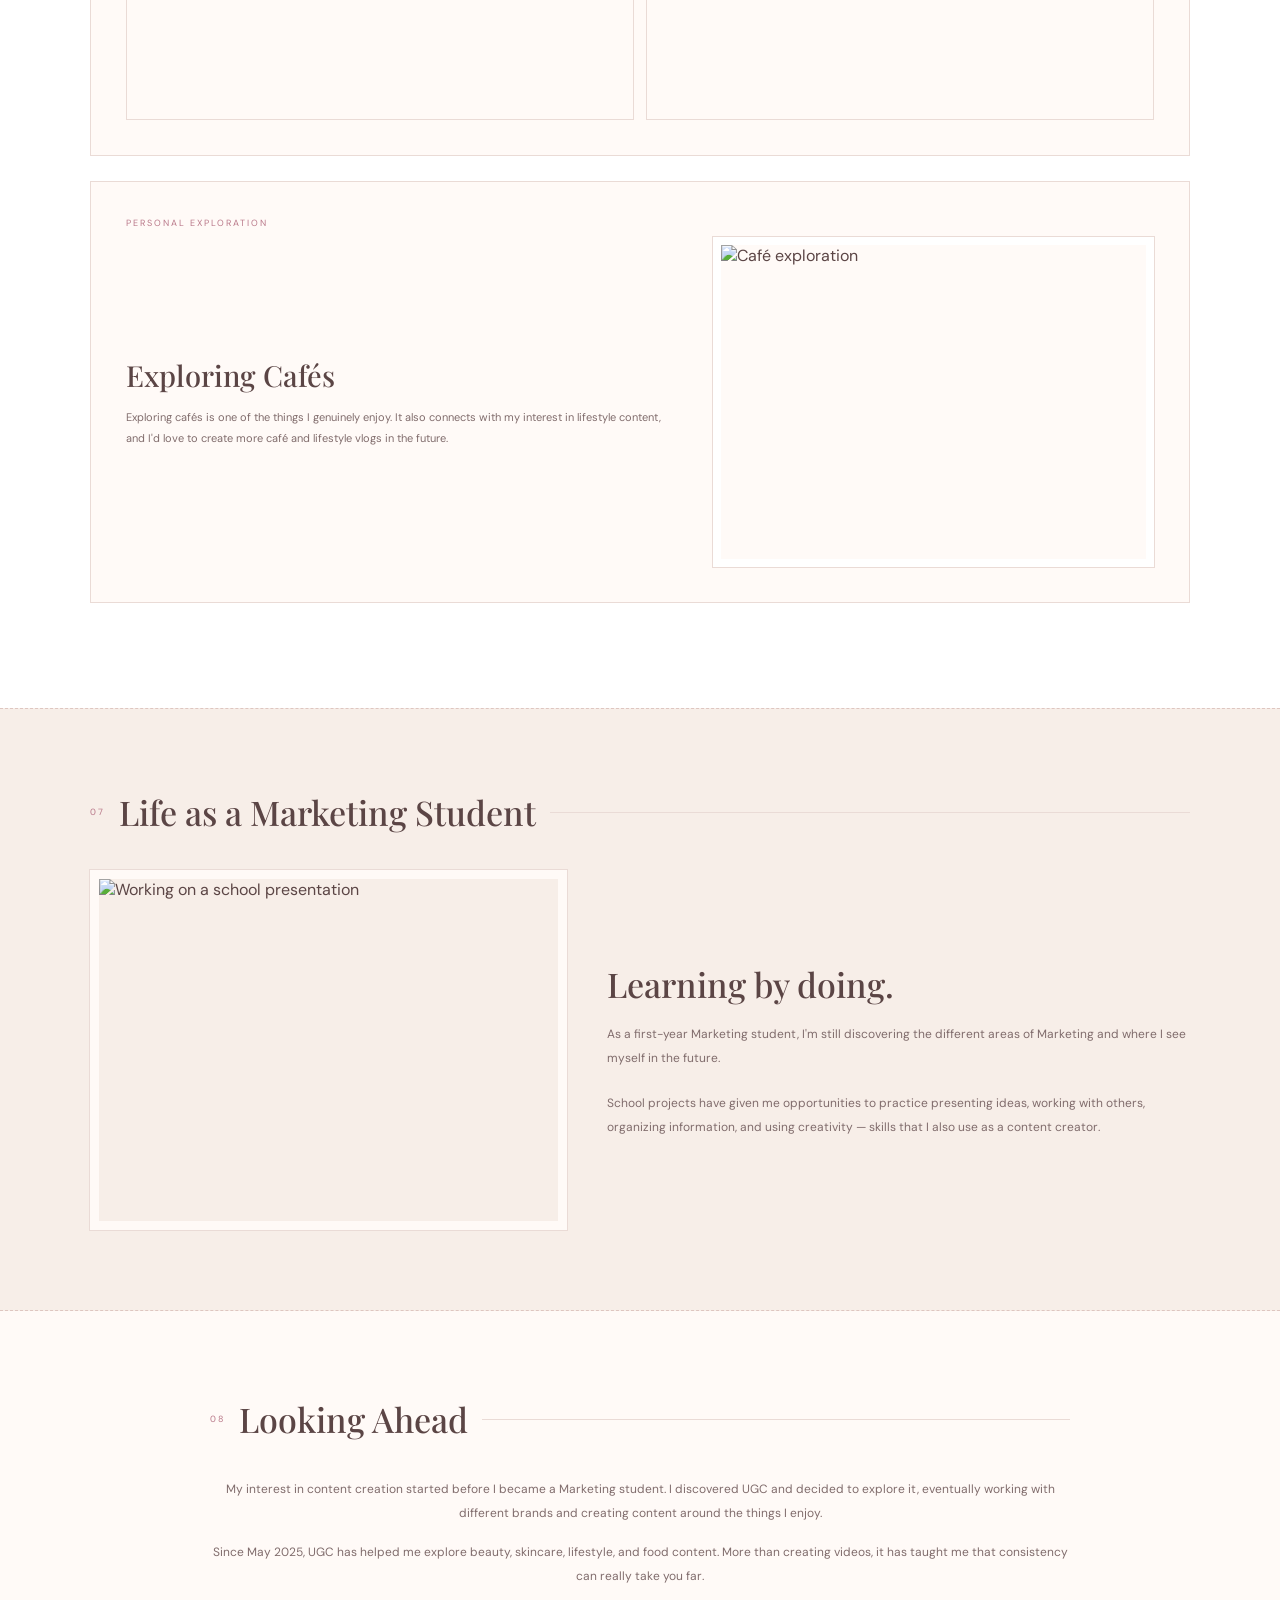
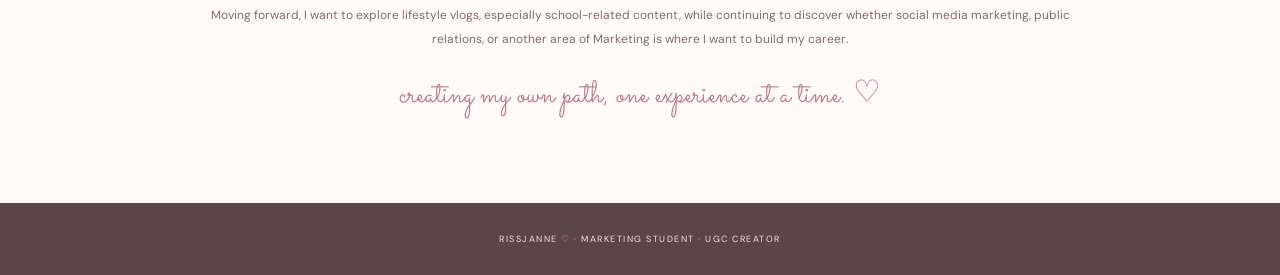
==== commit 3ad9d2a3: "Add files via upload" ====
--- a/eportfolio.html
+++ b/eportfolio.html
@@ -4,18 +4,13 @@
 <meta charset="UTF-8">
 <meta name="viewport" content="width=device-width, initial-scale=1.0">
 
-<title>Rissjanne — E-Portfolio ♡</title>
+<title>Rissjanne | E-Portfolio</title>
 
 <link rel="preconnect" href="https://fonts.googleapis.com">
 <link rel="preconnect" href="https://fonts.gstatic.com" crossorigin>
-
 <link href="https://fonts.googleapis.com/css2?family=DM+Sans:wght@400;500;600&family=Playfair+Display:ital,wght@400;500;600&family=Sacramento&display=swap" rel="stylesheet">
 
 <style>
-
-/* ========================================
-   RESET
-======================================== */
 
 * {
     margin: 0;
@@ -42,44 +37,30 @@
     --pink-light: #f8e5ea;
     --brown: #5b4545;
     --brown-light: #806c6c;
-    --white: #ffffff;
-}
-
-
-/* ========================================
-   NAVIGATION
-======================================== */
+    --line: #eadbd6;
+}
+
+
+/* NAVIGATION */
 
 nav {
     height: 76px;
-    width: 100%;
-
     padding: 0 7%;
-
     display: flex;
     align-items: center;
     justify-content: space-between;
-
-    background: rgba(255,250,247,.95);
-
-    border-bottom: 1px solid #eadbd6;
-
+    background: rgba(255,250,247,.96);
+    border-bottom: 1px solid var(--line);
     position: sticky;
     top: 0;
     z-index: 100;
-
     backdrop-filter: blur(12px);
-
-    animation: fadeDown .7s ease both;
 }
 
 .logo {
     text-decoration: none;
-
     color: var(--brown);
-
     font-family: "Playfair Display", serif;
-
     font-size: 20px;
 }
 
@@ -89,18 +70,14 @@
 
 .nav-links {
     display: flex;
-    gap: 30px;
+    gap: 25px;
 }
 
 .nav-links a {
     text-decoration: none;
-
     color: var(--brown-light);
-
-    font-size: 10px;
-
-    letter-spacing: 1.5px;
-
+    font-size: 9px;
+    letter-spacing: 1.4px;
     transition: .3s;
 }
 
@@ -109,977 +86,641 @@
 }
 
 
-/* ========================================
-   PAGE INTRO
-======================================== */
-
-.page-intro {
-    width: min(1050px, 90%);
-
+/* BACK HOME */
+
+.back-home {
+    width: min(1100px, 90%);
+    margin: 25px auto 0;
+}
+
+.back-home a {
+    display: inline-block;
+    text-decoration: none;
+    color: var(--brown-light);
+    font-size: 9px;
+    letter-spacing: 1px;
+    padding: 9px 17px;
+    border: 1px solid #e5cfca;
+    border-radius: 20px;
+    background: var(--cream);
+    transition: .3s;
+}
+
+.back-home a:hover {
+    background: var(--pink-light);
+    color: var(--pink-dark);
+    transform: translateX(-3px);
+}
+
+
+/* HERO */
+
+.hero {
+    width: min(1100px, 90%);
     margin: auto;
-
-    padding: 90px 20px 70px;
-
-    text-align: center;
-
+    padding: 65px 20px 90px;
+    display: grid;
+    grid-template-columns: 1fr 380px;
+    gap: 70px;
+    align-items: center;
+}
+
+.hero-label {
+    color: var(--pink-dark);
+    font-size: 9px;
+    letter-spacing: 3px;
+    margin-bottom: 20px;
+}
+
+.hero h1 {
+    font-family: "Playfair Display", serif;
+    font-size: clamp(48px, 7vw, 76px);
+    line-height: 1;
+    font-weight: 500;
+    color: var(--brown);
+    margin-bottom: 24px;
+}
+
+.hero h1 span {
+    color: var(--pink-dark);
+    font-style: italic;
+}
+
+.hero-description {
+    max-width: 570px;
+    color: var(--brown-light);
+    font-size: 12px;
+    line-height: 2;
+}
+
+.script {
+    font-family: "Sacramento", cursive;
+    color: var(--pink-dark);
+    font-size: 31px;
+    margin-top: 22px;
+}
+
+.hero-photo {
     position: relative;
-
-    animation: fadeUp .9s ease both;
-}
-
-.small-label {
-    color: var(--pink-dark);
-
-    font-size: 10px;
-
-    letter-spacing: 3px;
-
-    margin-bottom: 18px;
-}
-
-.page-intro h1 {
-    font-family: "Playfair Display", serif;
-
-    color: var(--brown);
-
-    font-weight: 500;
-
-    font-size: clamp(50px, 7vw, 80px);
-
-    line-height: 1;
-
-    margin-bottom: 20px;
-}
-
-.page-intro h1 span {
-    color: var(--pink-dark);
-
-    font-style: italic;
-}
-
-.page-intro p {
-    max-width: 580px;
-
+}
+
+.hero-photo img {
+    width: 100%;
+    height: 470px;
+    object-fit: cover;
+    display: block;
+    border: 10px solid white;
+    outline: 1px solid #e3ccc6;
+    box-shadow: 14px 18px 35px rgba(91,69,69,.10);
+    transform: rotate(2deg);
+}
+
+.hero-photo::before {
+    content: "";
+    position: absolute;
+    width: 230px;
+    height: 230px;
+    background: var(--pink-light);
+    border-radius: 50%;
+    top: -25px;
+    right: -45px;
+    z-index: -1;
+}
+
+
+/* GENERAL SECTIONS */
+
+.section {
+    width: min(1100px, 90%);
     margin: auto;
-
-    color: var(--brown-light);
-
-    font-size: 14px;
-
-    line-height: 1.8;
-}
-
-
-/* ========================================
-   GENERAL SECTION
-======================================== */
-
-.section {
-    width: min(1050px, 90%);
-
-    margin: auto;
-
     padding: 75px 20px;
 }
 
 .section-title {
     display: flex;
-
     align-items: center;
-
-    gap: 15px;
-
+    gap: 14px;
     margin-bottom: 35px;
 }
 
 .section-number {
     color: var(--pink-dark);
-
-    font-size: 11px;
-
+    font-size: 9px;
     letter-spacing: 2px;
 }
 
 .section-title h2 {
     font-family: "Playfair Display", serif;
-
+    font-size: 34px;
+    font-weight: 500;
     color: var(--brown);
-
-    font-size: 36px;
-
-    font-weight: 500;
-}
-
-.section-title .line {
+}
+
+.line {
     flex: 1;
-
     height: 1px;
-
-    background: #e5cfca;
-}
-
-
-/* ========================================
-   ABOUT ME
-======================================== */
+    background: var(--line);
+}
+
+
+/* ABOUT */
 
 .about-grid {
     display: grid;
-
-    grid-template-columns: .8fr 1.2fr;
-
-    gap: 45px;
-
+    grid-template-columns: 1.2fr .8fr;
+    gap: 40px;
     align-items: center;
-}
-
-.about-card {
-    background: var(--pink-light);
-
-    padding: 45px 30px;
-
-    text-align: center;
-
-    border: 1px solid #e5c5cd;
-
-    transform: rotate(-2deg);
-
-    box-shadow: 8px 12px 25px rgba(91,69,69,.08);
-}
-
-.about-card .big-heart {
-    font-size: 55px;
-
-    color: var(--pink-dark);
-
-    margin-bottom: 12px;
-}
-
-.about-card h3 {
-    font-family: "Sacramento", cursive;
-
-    font-size: 36px;
-
-    font-weight: 400;
-
-    color: var(--brown);
-}
-
-.about-card p {
-    margin-top: 8px;
-
-    color: var(--brown-light);
-
-    font-size: 11px;
-
-    letter-spacing: 1px;
 }
 
 .about-text p {
     color: var(--brown-light);
-
-    font-size: 14px;
-
+    font-size: 12px;
+    line-height: 2;
+    margin-bottom: 15px;
+}
+
+.about-note {
+    background: var(--pink-light);
+    border: 1px solid #e7cbd2;
+    padding: 30px;
+    font-family: "Sacramento", cursive;
+    font-size: 30px;
+    color: var(--brown);
+    transform: rotate(-1deg);
+}
+
+
+/* INTERESTS */
+
+.interests-section {
+    width: 100%;
+    background: var(--cream-dark);
+    padding: 80px 5%;
+    border-top: 1px dashed #dec6c0;
+    border-bottom: 1px dashed #dec6c0;
+}
+
+.interests-inner {
+    width: min(1100px, 100%);
+    margin: auto;
+}
+
+.interest-intro {
+    color: var(--brown-light);
+    font-size: 11px;
     line-height: 1.9;
-
-    margin-bottom: 18px;
-}
-
-.about-highlight {
-    color: var(--pink-dark);
-
+    max-width: 650px;
+    margin-bottom: 30px;
+}
+
+.interest-gallery {
+    display: grid;
+    grid-template-columns: 1.1fr .9fr .9fr;
+    gap: 15px;
+}
+
+.interest-photo {
+    background: white;
+    padding: 8px;
+    border: 1px solid var(--line);
+}
+
+.interest-photo img {
+    width: 100%;
+    height: 270px;
+    object-fit: cover;
+    display: block;
+}
+
+.interest-photo:first-child img {
+    height: 340px;
+}
+
+.interest-caption {
+    padding: 12px 8px 7px;
     font-family: "Playfair Display", serif;
-
+    font-size: 15px;
+}
+
+
+/* CAREER */
+
+.career {
+    width: 100%;
+    background: var(--brown);
+    color: white;
+    padding: 80px 5%;
+    text-align: center;
+}
+
+.career-inner {
+    width: min(850px, 100%);
+    margin: auto;
+}
+
+.career-label {
+    color: #eab8c5;
+    font-size: 9px;
+    letter-spacing: 3px;
+    margin-bottom: 15px;
+}
+
+.career h2 {
+    font-family: "Playfair Display", serif;
+    font-size: 42px;
+    font-weight: 500;
+    margin-bottom: 20px;
+}
+
+.career h2 span {
+    color: #eab8c5;
     font-style: italic;
-
-    font-size: 20px;
-
-    margin-top: 25px;
-}
-
-
-/* ========================================
-   INTERESTS
-======================================== */
-
-.interests-section {
-    background: var(--cream-dark);
-
-    width: 100%;
-
-    padding: 80px 5%;
-
-    border-top: 1px dashed #dec6c0;
-
-    border-bottom: 1px dashed #dec6c0;
-}
-
-.interests-inner {
-    width: min(1050px, 100%);
-
-    margin: auto;
-}
-
-.interest-grid {
-    display: grid;
-
-    grid-template-columns: repeat(3, 1fr);
-
-    gap: 18px;
-}
-
-.interest-card {
-    background: white;
-
-    padding: 28px 22px;
-
-    border: 1px solid #eadbd6;
-
-    min-height: 165px;
-
-    transition: .3s;
-
-    position: relative;
-}
-
-.interest-card:hover {
-    transform: translateY(-6px) rotate(-1deg);
-
-    box-shadow: 0 15px 30px rgba(91,69,69,.08);
-}
-
-.interest-card .icon {
-    font-size: 27px;
-
-    margin-bottom: 13px;
-}
-
-.interest-card h3 {
-    font-family: "Playfair Display", serif;
-
-    font-size: 20px;
-
-    font-weight: 500;
-
-    margin-bottom: 8px;
-
-    color: var(--brown);
-}
-
-.interest-card p {
-    color: var(--brown-light);
-
-    font-size: 11px;
-
-    line-height: 1.7;
-}
-
-.interest-card.featured {
-    background: #fff0f4;
-
-    border-color: #e3c0c9;
-}
-
-
-/* ========================================
-   CAFE PHOTO
-======================================== */
-
-.cafe-feature {
-    margin-top: 45px;
-
-    display: flex;
-
-    justify-content: center;
-}
-
-.cafe-photo {
-    width: 260px;
-
-    background: white;
-
-    padding: 10px 10px 20px;
-
-    box-shadow: 0 15px 35px rgba(91,69,69,.12);
-
-    transform: rotate(3deg);
-}
-
-.cafe-photo img {
-    width: 100%;
-
-    height: 260px;
-
-    object-fit: cover;
-
-    display: block;
-}
-
-.cafe-caption {
-    font-family: "Sacramento", cursive;
-
-    text-align: center;
-
-    color: var(--brown);
-
-    font-size: 25px;
-
-    padding-top: 10px;
-}
-
-
-/* ========================================
-   SKILLS
-======================================== */
+}
+
+.career p {
+    color: #ead7d7;
+    font-size: 12px;
+    line-height: 2;
+}
+
+
+/* SKILLS */
 
 .skills-grid {
     display: grid;
-
     grid-template-columns: 1fr 1fr;
-
-    gap: 25px;
-}
-
-.skill-box {
+    gap: 20px;
+}
+
+.skill-card {
     background: white;
-
-    border: 1px solid #eadbd6;
-
+    border: 1px solid var(--line);
     padding: 30px;
-
-    box-shadow: 0 10px 25px rgba(91,69,69,.05);
-}
-
-.skill-box h3 {
+}
+
+.skill-card h3 {
+    font-family: "Playfair Display", serif;
+    font-size: 24px;
+    font-weight: 500;
+    margin-bottom: 18px;
+}
+
+.skill-list {
+    display: flex;
+    flex-wrap: wrap;
+    gap: 8px;
+}
+
+.skill {
+    background: var(--pink-light);
     color: var(--pink-dark);
-
+    padding: 8px 12px;
+    border-radius: 20px;
+    font-size: 9px;
+}
+
+
+/* CREATOR JOURNEY */
+
+.creator-section {
+    background: #fff;
+    width: 100%;
+    padding: 80px 5%;
+    border-top: 1px solid var(--line);
+}
+
+.creator-inner {
+    width: min(1100px, 100%);
+    margin: auto;
+}
+
+.creator-intro {
+    display: grid;
+    grid-template-columns: .8fr 1.2fr;
+    gap: 45px;
+    align-items: center;
+    margin-bottom: 35px;
+}
+
+.creator-intro img {
+    width: 100%;
+    height: 330px;
+    object-fit: cover;
+    border: 8px solid var(--cream);
+    outline: 1px solid var(--line);
+}
+
+.creator-text h3 {
     font-family: "Playfair Display", serif;
-
-    font-size: 22px;
-
+    font-size: 34px;
     font-weight: 500;
-
-    margin-bottom: 20px;
-}
-
-.skill-tags {
-    display: flex;
-
-    flex-wrap: wrap;
-
-    gap: 9px;
-}
-
-.skill-tags span {
-    background: #fff3f5;
-
+    margin-bottom: 15px;
+}
+
+.creator-text p {
+    color: var(--brown-light);
+    font-size: 12px;
+    line-height: 2;
+    margin-bottom: 12px;
+}
+
+.creator-gallery {
+    display: grid;
+    grid-template-columns: repeat(3, 1fr);
+    gap: 13px;
+}
+
+.creator-gallery img {
+    width: 100%;
+    height: 280px;
+    object-fit: cover;
+    border: 1px solid var(--line);
+    padding: 5px;
+    background: white;
+}
+
+
+/* BEAUTY */
+
+.beauty-section {
+    background: var(--cream-dark);
+    width: 100%;
+    padding: 80px 5%;
+}
+
+.beauty-inner {
+    width: min(1100px, 100%);
+    margin: auto;
+}
+
+.beauty-grid {
+    display: grid;
+    grid-template-columns: 1fr 1fr;
+    gap: 18px;
+}
+
+.beauty-card {
+    background: white;
+    border: 1px solid var(--line);
+    padding: 9px;
+}
+
+.beauty-card img {
+    width: 100%;
+    height: 390px;
+    object-fit: cover;
+    display: block;
+}
+
+.beauty-card p {
+    font-family: "Playfair Display", serif;
+    padding: 15px 8px 9px;
+    font-size: 16px;
+}
+
+
+/* PROJECTS */
+
+.projects-section {
+    width: 100%;
+    background: #fff;
+    padding: 80px 5%;
+}
+
+.projects-inner {
+    width: min(1100px, 100%);
+    margin: auto;
+}
+
+.project {
+    background: var(--cream);
+    border: 1px solid var(--line);
+    padding: 35px;
+    margin-bottom: 25px;
+}
+
+.project-label {
     color: var(--pink-dark);
-
-    border: 1px solid #e6c8cf;
-
-    padding: 8px 13px;
-
-    border-radius: 20px;
-
     font-size: 9px;
-
-    letter-spacing: 1px;
-}
-
-.improving {
+    letter-spacing: 2px;
+    margin-bottom: 8px;
+}
+
+.project h3 {
+    font-family: "Playfair Display", serif;
+    font-size: 29px;
+    font-weight: 500;
+    margin-bottom: 13px;
+}
+
+.project p {
+    color: var(--brown-light);
+    font-size: 11px;
+    line-height: 1.9;
+    max-width: 850px;
+}
+
+.project-photos {
+    display: grid;
+    grid-template-columns: repeat(2, 1fr);
+    gap: 12px;
     margin-top: 25px;
-
-    padding: 20px;
-
-    background: var(--pink-light);
-
-    border: 1px dashed #dcb4be;
-
-    font-family: "Sacramento", cursive;
-
-    font-size: 25px;
-
-    color: var(--brown);
-}
-
-
-/* ========================================
-   PROJECTS
-======================================== */
-
-.projects-section {
-    background: var(--pink-light);
-
-    width: 100%;
-
+}
+
+.project-photos img {
+    width: 100%;
+    height: 300px;
+    object-fit: cover;
+    border: 1px solid var(--line);
+    display: block;
+}
+
+.cafe-project {
+    display: grid;
+    grid-template-columns: 1fr .8fr;
+    gap: 35px;
+    align-items: center;
+}
+
+.cafe-project img {
+    width: 100%;
+    height: 330px;
+    object-fit: cover;
+    border: 8px solid white;
+    outline: 1px solid var(--line);
+}
+
+
+/* STUDENT */
+
+.student-section {
+    width: 100%;
+    background: var(--cream-dark);
     padding: 80px 5%;
-
-    border-top: 1px dashed #dcb7c0;
-
-    border-bottom: 1px dashed #dcb7c0;
-}
-
-.projects-inner {
-    width: min(1050px, 100%);
-
+    border-top: 1px dashed #dec6c0;
+    border-bottom: 1px dashed #dec6c0;
+}
+
+.student-inner {
+    width: min(1100px, 100%);
     margin: auto;
 }
 
-.project-block {
-    margin-bottom: 80px;
-}
-
-.project-block:last-child {
-    margin-bottom: 0;
-}
-
-.project-heading {
-    margin-bottom: 25px;
-}
-
-.project-heading .label {
-    color: var(--pink-dark);
-
-    font-size: 10px;
-
-    letter-spacing: 2px;
-}
-
-.project-heading h3 {
+.student-grid {
+    display: grid;
+    grid-template-columns: .9fr 1.1fr;
+    gap: 40px;
+    align-items: center;
+}
+
+.student-grid img {
+    width: 100%;
+    height: 360px;
+    object-fit: cover;
+    border: 9px solid var(--cream);
+    outline: 1px solid var(--line);
+}
+
+.student-text h3 {
     font-family: "Playfair Display", serif;
-
-    color: var(--brown);
-
-    font-size: 32px;
-
+    font-size: 34px;
     font-weight: 500;
-
-    margin: 6px 0 10px;
-}
-
-.project-heading p {
-    max-width: 700px;
-
+    margin-bottom: 15px;
+}
+
+.student-text p {
     color: var(--brown-light);
-
-    font-size: 13px;
-
-    line-height: 1.8;
-}
-
-
-/* ========================================
-   PHOTO GALLERY
-======================================== */
-
-.photo-gallery {
-    display: grid;
-
-    grid-template-columns: 1.2fr .8fr;
-
-    gap: 20px;
-
-    align-items: start;
-}
-
-.gallery-photo {
-    background: white;
-
-    padding: 10px;
-
-    box-shadow: 0 12px 28px rgba(91,69,69,.1);
-
-    transition: .4s;
-}
-
-.gallery-photo:hover {
-    transform: translateY(-5px);
-}
-
-.gallery-photo img {
-    width: 100%;
-
-    height: 350px;
-
-    object-fit: cover;
-
-    display: block;
-}
-
-.gallery-small {
-    display: grid;
-
-    gap: 20px;
-}
-
-.gallery-small .gallery-photo img {
-    height: 165px;
-}
-
-
-/* ========================================
-   UGC GALLERY
-======================================== */
-
-.ugc-gallery {
-    display: grid;
-
-    grid-template-columns: repeat(3, 1fr);
-
-    gap: 15px;
-}
-
-.ugc-photo {
-    background: white;
-
-    padding: 9px;
-
-    box-shadow: 0 10px 25px rgba(91,69,69,.1);
-
-    transition: .4s;
-}
-
-.ugc-photo:nth-child(1) {
-    transform: rotate(-2deg);
-}
-
-.ugc-photo:nth-child(2) {
-    transform: translateY(15px) rotate(2deg);
-}
-
-.ugc-photo:nth-child(3) {
-    transform: rotate(-1deg);
-}
-
-.ugc-photo:hover {
-    transform: translateY(-8px) rotate(0deg);
-}
-
-.ugc-photo img {
-    width: 100%;
-
-    height: 300px;
-
-    object-fit: cover;
-
-    display: block;
-}
-
-.ugc-note {
-    margin-top: 30px;
-
+    font-size: 12px;
+    line-height: 2;
+}
+
+
+/* JOURNEY */
+
+.journey {
+    width: min(900px, 90%);
+    margin: auto;
+    padding: 85px 20px;
     text-align: center;
-
-    font-family: "Sacramento", cursive;
-
-    font-size: 28px;
-
-    color: var(--brown);
-}
-
-
-/* ========================================
-   JOURNEY
-======================================== */
-
-.journey {
-    position: relative;
-
-    max-width: 750px;
-
-    margin: auto;
-}
-
-.journey::before {
-    content: "";
-
-    position: absolute;
-
-    left: 13px;
-
-    top: 10px;
-
-    bottom: 10px;
-
-    width: 1px;
-
-    background: #dfc2c8;
-}
-
-.journey-item {
-    position: relative;
-
-    padding-left: 50px;
-
-    margin-bottom: 40px;
-}
-
-.journey-dot {
-    position: absolute;
-
-    left: 7px;
-
-    top: 3px;
-
-    width: 13px;
-
-    height: 13px;
-
-    background: var(--pink);
-
-    border: 3px solid var(--cream);
-
-    border-radius: 50%;
-
-    box-shadow: 0 0 0 1px #d9b5be;
-}
-
-.journey-date {
-    color: var(--pink-dark);
-
-    font-size: 10px;
-
-    font-weight: 600;
-
-    letter-spacing: 2px;
-
-    margin-bottom: 7px;
-}
-
-.journey-item h3 {
-    font-family: "Playfair Display", serif;
-
-    font-size: 21px;
-
-    font-weight: 500;
-
-    color: var(--brown);
-
-    margin-bottom: 7px;
-}
-
-.journey-item p {
+}
+
+.journey p {
     color: var(--brown-light);
-
     font-size: 12px;
-
-    line-height: 1.7;
-}
-
-
-/* ========================================
-   CAREER GOAL
-======================================== */
-
-.career {
+    line-height: 2;
+    margin-bottom: 15px;
+}
+
+
+/* FOOTER */
+
+footer {
+    padding: 30px;
+    text-align: center;
     background: var(--brown);
-
-    color: white;
-
-    width: 100%;
-
-    padding: 90px 25px;
-
-    text-align: center;
-
-    position: relative;
-
-    overflow: hidden;
-}
-
-.career::before {
-    content: "♡";
-
-    position: absolute;
-
-    font-size: 250px;
-
-    opacity: .04;
-
-    top: -80px;
-
-    left: -30px;
-}
-
-.career::after {
-    content: "✿";
-
-    position: absolute;
-
-    font-size: 200px;
-
-    opacity: .04;
-
-    bottom: -80px;
-
-    right: -20px;
-}
-
-.career .label {
+    color: #f4dfe4;
+    font-size: 9px;
+    letter-spacing: 1.5px;
+}
+
+footer span {
     color: #eab8c5;
-
-    font-size: 10px;
-
-    letter-spacing: 3px;
-
-    margin-bottom: 18px;
-}
-
-.career h2 {
-    font-family: "Playfair Display", serif;
-
-    font-size: clamp(35px, 5vw, 55px);
-
-    font-weight: 500;
-
-    margin-bottom: 20px;
-}
-
-.career p {
-    max-width: 700px;
-
-    margin: auto;
-
-    color: #f1dfe3;
-
-    font-size: 13px;
-
-    line-height: 1.9;
-}
-
-.career-paths {
-    margin: 35px auto 0;
-
-    display: flex;
-
-    justify-content: center;
-
-    flex-wrap: wrap;
-
-    gap: 10px;
-
-    position: relative;
-
-    z-index: 2;
-}
-
-.career-paths span {
-    border: 1px solid #c996a4;
-
-    padding: 10px 17px;
-
-    border-radius: 30px;
-
-    font-size: 9px;
-
-    letter-spacing: 1px;
-
-    color: #f5dce2;
-}
-
-.still-exploring {
-    font-family: "Sacramento", cursive;
-
-    font-size: 30px;
-
-    color: #eab8c5;
-
-    margin-top: 30px;
-}
-
-
-/* ========================================
-   FOOTER
-======================================== */
-
-footer {
-    padding: 25px;
-
-    text-align: center;
-
-    background: #f1dce1;
-
-    color: #92777e;
-
-    font-size: 9px;
-
-    letter-spacing: 1.5px;
-}
-
-
-/* ========================================
-   DECORATIONS
-======================================== */
-
-.decor {
-    position: absolute;
-
-    color: var(--pink);
-
-    font-size: 25px;
-
-    pointer-events: none;
-
-    animation: float 4s ease-in-out infinite;
-}
-
-.decor.one {
-    top: 170px;
-
-    left: 4%;
-}
-
-.decor.two {
-    top: 430px;
-
-    right: 4%;
-
-    animation-delay: 1s;
-}
-
-
-/* ========================================
-   ANIMATIONS
-======================================== */
-
-@keyframes fadeUp {
-
-    from {
-        opacity: 0;
-        transform: translateY(25px);
-    }
-
-    to {
-        opacity: 1;
-        transform: translateY(0);
-    }
-
-}
-
-@keyframes fadeDown {
-
-    from {
-        opacity: 0;
-        transform: translateY(-15px);
-    }
-
-    to {
-        opacity: 1;
-        transform: translateY(0);
-    }
-
-}
-
-@keyframes float {
-
-    0%, 100% {
-        transform: translateY(0) rotate(-5deg);
-    }
-
-    50% {
-        transform: translateY(-8px) rotate(4deg);
-    }
-
-}
-
-
-/* ========================================
-   TABLET
-======================================== */
-
-@media (max-width: 800px) {
-
-    .about-grid {
+}
+
+
+/* MOBILE */
+
+@media (max-width: 850px) {
+
+    .hero {
         grid-template-columns: 1fr;
-    }
-
-    .about-card {
-        max-width: 350px;
-
+        gap: 45px;
+    }
+
+    .hero-text {
+        text-align: center;
+    }
+
+    .hero-description {
         margin: auto;
     }
 
-    .interest-grid {
+    .hero-photo {
+        width: min(380px, 90%);
+        margin: auto;
+    }
+
+    .about-grid,
+    .creator-intro,
+    .student-grid,
+    .skills-grid,
+    .cafe-project {
+        grid-template-columns: 1fr;
+    }
+
+    .interest-gallery {
         grid-template-columns: 1fr 1fr;
     }
 
-    .skills-grid {
+    .interest-photo:first-child {
+        grid-column: span 2;
+    }
+
+}
+
+@media (max-width: 600px) {
+
+    nav {
+        padding: 0 18px;
+    }
+
+    .nav-links {
+        gap: 9px;
+    }
+
+    .nav-links a {
+        font-size: 7px;
+        letter-spacing: .5px;
+    }
+
+    .logo {
+        font-size: 17px;
+    }
+
+    .hero {
+        padding-top: 50px;
+    }
+
+    .hero h1 {
+        font-size: 50px;
+    }
+
+    .hero-photo img {
+        height: 400px;
+    }
+
+    .interest-gallery,
+    .creator-gallery,
+    .beauty-grid,
+    .project-photos {
         grid-template-columns: 1fr;
     }
 
-}
-
-
-/* ========================================
-   MOBILE
-======================================== */
-
-@media (max-width: 600px) {
-
-    nav {
-        padding: 0 20px;
-    }
-
-    .nav-links {
-        gap: 13px;
-    }
-
-    .nav-links a {
-        font-size: 8px;
-
-        letter-spacing: .7px;
-    }
-
-    .page-intro {
-        padding-top: 65px;
-    }
-
-    .page-intro h1 {
-        font-size: 50px;
-    }
-
-    .section {
-        padding: 60px 15px;
+    .interest-photo:first-child {
+        grid-column: auto;
+    }
+
+    .interest-photo img,
+    .interest-photo:first-child img {
+        height: 330px;
+    }
+
+    .career h2 {
+        font-size: 34px;
     }
 
     .section-title h2 {
-        font-size: 29px;
-    }
-
-    .interest-grid {
-        grid-template-columns: 1fr;
-    }
-
-    .photo-gallery {
-        grid-template-columns: 1fr;
-    }
-
-    .gallery-photo img {
-        height: 330px;
-    }
-
-    .gallery-small {
-        grid-template-columns: 1fr 1fr;
-    }
-
-    .gallery-small .gallery-photo img {
-        height: 190px;
-    }
-
-    .ugc-gallery {
-        grid-template-columns: 1fr;
-    }
-
-    .ugc-photo:nth-child(2) {
-        transform: none;
-    }
-
-    .ugc-photo img {
-        height: 350px;
-    }
-
-    .career {
-        padding: 70px 20px;
+        font-size: 28px;
     }
 
 }
@@ -1087,250 +728,448 @@
 </style>
 </head>
 
-
 <body>
 
 
-<!-- ========================================
-     NAVIGATION
-======================================== -->
+<!-- NAVIGATION -->
 
 <nav>
 
-    <a href="#" class="logo">
+    <a href="index.html" class="logo">
         <span>♡</span> RISSJANNE
     </a>
 
     <div class="nav-links">
-
-        <a href="#">HOME</a>
-
-        <a href="#about">ABOUT ME</a>
-
-        <a href="#projects">MY PROJECTS</a>
-
+        <a href="index.html">HOME</a>
+        <a href="eportfolio.html">E-PORTFOLIO</a>
+        <a href="marketplace.html">MARKETPLACE</a>
+        <a href="finalproject.html">FINAL PROJECT</a>
     </div>
 
 </nav>
 
 
-<!-- Decorative elements -->
-
-<div class="decor one">♡</div>
-<div class="decor two">✿</div>
-
-
-<!-- ========================================
-     INTRO
-======================================== -->
-
-<header class="page-intro">
-
-    <p class="small-label">
-        ♡ MY CREATIVE JOURNEY ♡
+<!-- BACK TO HOME -->
+
+<div class="back-home">
+    <a href="index.html">← Back to Home</a>
+</div>
+
+
+<!-- HERO -->
+
+<section class="hero">
+
+    <div>
+
+        <p class="hero-label">♡ WELCOME TO MY E-PORTFOLIO ♡</p>
+
+        <h1>
+            creativity,<br>
+            <span>experiences</span> & growth.
+        </h1>
+
+        <p class="hero-description">
+            Welcome to my personal space where I share
+            the experiences, interests, projects, and skills
+            that continue to shape me as a Marketing student
+            and UGC creator.
+        </p>
+
+        <div class="script">
+            creating · learning · exploring ♡
+        </div>
+
+    </div>
+
+
+    <div class="hero-photo">
+
+        <img
+            src="https://uploads.onecompiler.io/452qssypm/1791381904743/DFAE664A-E6CA-45BA-8708-C8500DC78215.png"
+            alt="Rissjanne portrait"
+        >
+
+    </div>
+
+</section>
+
+
+<!-- ABOUT -->
+
+<section class="section">
+
+    <div class="section-title">
+        <span class="section-number">01</span>
+        <h2>A Bit About Me</h2>
+        <div class="line"></div>
+    </div>
+
+    <div class="about-grid">
+
+        <div class="about-text">
+
+            <p>
+                I am currently a first-year Marketing student.
+                I enjoy creating content, especially UGC content
+                for different brands, while learning more about
+                Marketing and social media.
+            </p>
+
+            <p>
+                I chose Marketing because of how in-demand the
+                field is in today's generation. As a UGC creator,
+                I also want to apply what I learn in Marketing
+                to the content I create.
+            </p>
+
+            <p>
+                I'm naturally an introvert, but content creation
+                has encouraged me to communicate, explore new
+                experiences, and become more comfortable sharing
+                my ideas.
+            </p>
+
+        </div>
+
+        <div class="about-note">
+            "I'm discovering my path
+            while creating one
+            along the way."
+        </div>
+
+    </div>
+
+</section>
+
+
+<!-- INTERESTS -->
+
+<section class="interests-section">
+
+<div class="interests-inner">
+
+    <div class="section-title">
+        <span class="section-number">02</span>
+        <h2>Things I Love</h2>
+        <div class="line"></div>
+    </div>
+
+    <p class="interest-intro">
+        Outside school and content creation, I enjoy
+        discovering cafés, exploring beauty, and finding
+        creative ways to turn everyday interests into content.
     </p>
 
-    <h1>
-        E-<span>Portfolio</span>
-    </h1>
+    <div class="interest-gallery">
+
+        <div class="interest-photo">
+            <img
+                src="https://uploads.onecompiler.io/452qssypm/1791381971239/IMG_2219.jpeg"
+                alt="Café"
+            >
+            <div class="interest-caption">Café exploring ☕</div>
+        </div>
+
+        <div class="interest-photo">
+            <img
+                src="https://uploads.onecompiler.io/452qssypm/1791382096734/IMG_5932.jpeg"
+                alt="Beauty"
+            >
+            <div class="interest-caption">Beauty & makeup ♡</div>
+        </div>
+
+        <div class="interest-photo">
+            <img
+                src="https://uploads.onecompiler.io/452qssypm/1791382035452/IMG_8987.jpeg"
+                alt="Content creation"
+            >
+            <div class="interest-caption">Creating content 🎥</div>
+        </div>
+
+    </div>
+
+</div>
+
+</section>
+
+
+<!-- CAREER -->
+
+<section class="career">
+
+<div class="career-inner">
+
+    <p class="career-label">WHERE I'M HEADED</p>
+
+    <h2>
+        finding my path,<br>
+        <span>one experience at a time.</span>
+    </h2>
 
     <p>
-        A collection of the things I've learned,
-        created, explored, and experienced as a
-        Marketing student and UGC creator.
+        I want to explore a career in social media marketing
+        or public relations. I'm still discovering which
+        direction fits me best, but I know I want to work
+        somewhere I can combine creativity, communication,
+        marketing, and content creation.
     </p>
 
-</header>
-
-
-<!-- ========================================
-     ABOUT ME
-======================================== -->
-
-<section class="section" id="about">
+</div>
+
+</section>
+
+
+<!-- SKILLS -->
+
+<section class="section">
 
     <div class="section-title">
-
-        <span class="section-number">01</span>
-
-        <h2>About Me</h2>
-
+        <span class="section-number">03</span>
+        <h2>What I Bring</h2>
         <div class="line"></div>
-
-    </div>
-
-
-    <div class="about-grid">
-
-
-        <div class="about-card">
-
-            <div class="big-heart">
-                ♡
+    </div>
+
+    <div class="skills-grid">
+
+        <div class="skill-card">
+
+            <h3>Technical Skills</h3>
+
+            <div class="skill-list">
+                <span class="skill">Canva</span>
+                <span class="skill">Video Editing</span>
+                <span class="skill">Content Creation</span>
+                <span class="skill">Social Media</span>
+                <span class="skill">Content Planning</span>
             </div>
 
+        </div>
+
+        <div class="skill-card">
+
+            <h3>Personal Strengths</h3>
+
+            <div class="skill-list">
+                <span class="skill">Creativity</span>
+                <span class="skill">Communication</span>
+                <span class="skill">Teamwork</span>
+                <span class="skill">Adaptability</span>
+                <span class="skill">Organization</span>
+            </div>
+
+        </div>
+
+    </div>
+
+</section>
+
+
+<!-- CREATOR JOURNEY -->
+
+<section class="creator-section">
+
+<div class="creator-inner">
+
+    <div class="section-title">
+        <span class="section-number">04</span>
+        <h2>My Creator Journey</h2>
+        <div class="line"></div>
+    </div>
+
+    <div class="creator-intro">
+
+        <img
+            src="https://uploads.onecompiler.io/452qssypm/1791382295145/IMG_7116.jpeg"
+            alt="Rissjanne Instagram profile and creator setup"
+        >
+
+        <div class="creator-text">
+
             <h3>
-                hello, I'm Rissjanne
+                Turning creativity
+                into something real.
             </h3>
 
             <p>
-                MARKETING STUDENT · UGC CREATOR
+                I've been creating UGC content since May 2025.
+                Through UGC, I've had the opportunity to work
+                with different brands and create content around
+                beauty, skincare, lifestyle, and lately, food.
             </p>
 
-        </div>
-
-
-        <div class="about-text">
-
             <p>
-                Hi, I'm Rissjanne. I'm an introvert who
-                found a creative outlet through content
-                creation. I am currently a first-year
-                BS Marketing student at Malayan Colleges
-                Laguna while also creating UGC content
-                for different brands.
+                What I enjoy most is the filming process and
+                getting to work with brands. Creating content
+                has also helped me become more comfortable
+                communicating ideas, including doing voiceovers.
             </p>
 
             <p>
-                I chose Marketing because of how relevant
-                and in-demand it is today. As a UGC creator,
-                I also want to apply what I learn in
-                Marketing to the content I create and
-                continue developing my skills along the way.
+                UGC taught me that consistency can take you
+                further than you expect. It gave me a space
+                to explore what I can do and what I want to
+                learn next.
             </p>
 
-            <p class="about-highlight">
-                "Still learning, still creating, still becoming."
-            </p>
-
-        </div>
-
-    </div>
+        </div>
+
+    </div>
+
+    <div class="creator-gallery">
+
+        <img
+            src="https://uploads.onecompiler.io/454xwa63v/1791377867505/IMG_1808.jpeg"
+            alt="UGC creation"
+        >
+
+        <img
+            src="https://uploads.onecompiler.io/454xwa63v/1791377890965/IMG_1802.jpeg"
+            alt="UGC creation"
+        >
+
+        <img
+            src="https://uploads.onecompiler.io/454xwa63v/1791377964058/IMG_1810.jpeg"
+            alt="UGC creation"
+        >
+
+    </div>
+
+</div>
 
 </section>
 
 
-<!-- ========================================
-     INTERESTS
-======================================== -->
-
-<section class="interests-section">
-
-<div class="interests-inner">
+<!-- BEAUTY -->
+
+<section class="beauty-section">
+
+<div class="beauty-inner">
 
     <div class="section-title">
-
-        <span class="section-number">02</span>
-
-        <h2>My Interests</h2>
-
+        <span class="section-number">05</span>
+        <h2>Beauty & Lifestyle</h2>
         <div class="line"></div>
-
-    </div>
-
-
-    <div class="interest-grid">
-
-
-        <div class="interest-card featured">
-
-            <div class="icon">🎥</div>
-
-            <h3>
-                UGC Content Creation
-            </h3>
-
-            <p>
-                Creating short-form content and finding
-                creative ways to showcase products.
-            </p>
-
-        </div>
-
-
-        <div class="interest-card">
-
-            <div class="icon">☕</div>
-
-            <h3>
-                Café Exploring
-            </h3>
-
-            <p>
-                Discovering new cafés, trying different
-                food and drinks, and finding places that
-                inspire me.
-            </p>
-
-        </div>
-
-
-        <div class="interest-card">
-
-            <div class="icon">💄</div>
-
-            <h3>
-                Beauty & Lifestyle
-            </h3>
-
-            <p>
-                Exploring makeup, skincare, and lifestyle
-                content.
-            </p>
-
-        </div>
-
-
-        <div class="interest-card">
-
-            <div class="icon">🎬</div>
-
-            <h3>
-                Video Editing
-            </h3>
-
-            <p>
-                Turning ideas and clips into creative
-                and engaging videos.
-            </p>
-
-        </div>
-
-
-        <div class="interest-card">
-
-            <div class="icon">✿</div>
-
-            <h3>
-                Exploring
-            </h3>
-
-            <p>
-                Trying new things and discovering
-                interests along the way.
-            </p>
-
-        </div>
-
-
-    </div>
-
-
-    <!-- Café photo -->
-
-    <div class="cafe-feature">
-
-        <div class="cafe-photo">
+    </div>
+
+    <div class="beauty-grid">
+
+        <div class="beauty-card">
+
+            <img
+                src="https://uploads.onecompiler.io/452qssypm/1791382289093/IMG_7117.jpeg"
+                alt="Makeup"
+            >
+
+            <p>Makeup as a form of creativity</p>
+
+        </div>
+
+        <div class="beauty-card">
+
+            <img
+                src="https://uploads.onecompiler.io/452qssypm/1791382282939/IMG_7118.jpeg"
+                alt="Beauty products"
+            >
+
+            <p>Exploring beauty & lifestyle content</p>
+
+        </div>
+
+    </div>
+
+</div>
+
+</section>
+
+
+<!-- PROJECTS -->
+
+<section class="projects-section">
+
+<div class="projects-inner">
+
+    <div class="section-title">
+        <span class="section-number">06</span>
+        <h2>Projects I've Worked On</h2>
+        <div class="line"></div>
+    </div>
+
+
+    <!-- ENTREPRENEURSHIP -->
+
+    <div class="project">
+
+        <div class="project-label">
+            SENIOR HIGH SCHOOL
+        </div>
+
+        <h3>Entrepreneurship Project</h3>
+
+        <p>
+            One of our projects in Senior High School was
+            creating and presenting a business idea as a group.
+            We created stickers, button pins, and pain relief
+            oil. What made our booth stand out was that we were
+            the only stall that wasn't selling food.
+        </p>
+
+        <br>
+
+        <p>
+            My role included helping create more button pins
+            and providing the pain relief oils. The experience
+            helped me learn more about teamwork, creativity,
+            entrepreneurship, and presenting products to
+            customers.
+        </p>
+
+        <div class="project-photos">
+
+            <img
+                src="https://uploads.onecompiler.io/454xwa63v/1791377669894/IMG_6925.jpeg"
+                alt="Entrepreneurship project"
+            >
+
+            <img
+                src="https://uploads.onecompiler.io/454xwa63v/1791377792868/IMG_4976.jpeg"
+                alt="Entrepreneurship project"
+            >
+
+        </div>
+
+    </div>
+
+
+    <!-- CAFE -->
+
+    <div class="project">
+
+        <div class="project-label">
+            PERSONAL EXPLORATION
+        </div>
+
+        <div class="cafe-project">
+
+            <div>
+
+                <h3>Exploring Cafés</h3>
+
+                <p>
+                    Exploring cafés is one of the things I
+                    genuinely enjoy. It also connects with my
+                    interest in lifestyle content, and I'd love
+                    to create more café and lifestyle vlogs
+                    in the future.
+                </p>
+
+            </div>
 
             <img
                 src="https://uploads.onecompiler.io/454xwa63v/1791378052548/IMG_2752.jpeg"
-                alt="Café exploring"
+                alt="Café exploration"
             >
 
-            <div class="cafe-caption">
-                little café discoveries ♡
-            </div>
-
         </div>
 
     </div>
@@ -1340,462 +1179,102 @@
 </section>
 
 
-<!-- ========================================
-     SKILLS
-======================================== -->
-
-<section class="section">
+<!-- STUDENT JOURNEY -->
+
+<section class="student-section">
+
+<div class="student-inner">
 
     <div class="section-title">
-
-        <span class="section-number">03</span>
-
-        <h2>My Skills</h2>
-
+        <span class="section-number">07</span>
+        <h2>Life as a Marketing Student</h2>
         <div class="line"></div>
-
-    </div>
-
-
-    <div class="skills-grid">
-
-
-        <div class="skill-box">
+    </div>
+
+    <div class="student-grid">
+
+        <img
+            src="https://uploads.onecompiler.io/452qssypm/1791382468115/att.3SRfZsmaW52-v1KoPNovfovoCx6AT929KmNWrTY89Qo.jpeg"
+            alt="Working on a school presentation"
+        >
+
+        <div class="student-text">
 
             <h3>
-                Technical Skills
+                Learning by doing.
             </h3>
 
-            <div class="skill-tags">
-
-                <span>CANVA</span>
-
-                <span>VIDEO EDITING</span>
-
-                <span>CONTENT CREATION</span>
-
-            </div>
-
-        </div>
-
-
-        <div class="skill-box">
-
-            <h3>
-                Soft Skills
-            </h3>
-
-            <div class="skill-tags">
-
-                <span>CREATIVITY</span>
-
-                <span>COMMUNICATION</span>
-
-                <span>TEAMWORK</span>
-
-                <span>ORGANIZATION</span>
-
-                <span>ADAPTABILITY</span>
-
-            </div>
-
-        </div>
-
-    </div>
-
-
-    <div class="improving">
-
-        currently improving my video editing skills ♡
-
-    </div>
+            <p>
+                As a first-year Marketing student, I'm still
+                discovering the different areas of Marketing
+                and where I see myself in the future.
+            </p>
+
+            <br>
+
+            <p>
+                School projects have given me opportunities
+                to practice presenting ideas, working with
+                others, organizing information, and using
+                creativity — skills that I also use as a
+                content creator.
+            </p>
+
+        </div>
+
+    </div>
+
+</div>
 
 </section>
 
 
-<!-- ========================================
-     PROJECTS
-======================================== -->
-
-<section class="projects-section" id="projects">
-
-<div class="projects-inner">
+<!-- JOURNEY -->
+
+<section class="journey">
 
     <div class="section-title">
-
-        <span class="section-number">04</span>
-
-        <h2>My Projects</h2>
-
+        <span class="section-number">08</span>
+        <h2>Looking Ahead</h2>
         <div class="line"></div>
-
-    </div>
-
-
-    <!-- ENTREPRENEURSHIP -->
-
-    <div class="project-block">
-
-        <div class="project-heading">
-
-            <span class="label">
-                SENIOR HIGH SCHOOL · ENTREPRENEURSHIP
-            </span>
-
-            <h3>
-                Our Entrepreneurship Project
-            </h3>
-
-            <p>
-                During Senior High School, my group created
-                a small business featuring stickers, button
-                pins, and pain relief oil. What made our
-                project stand out was that we were the only
-                stall that wasn't selling food.
-            </p>
-
-            <p>
-                I was involved in creating more button pins
-                and also provided the pain relief oils for
-                our stall. This project helped me develop
-                my creativity, teamwork, and understanding
-                of how a product can stand out in a
-                competitive environment.
-            </p>
-
-        </div>
-
-
-        <div class="photo-gallery">
-
-
-            <div class="gallery-photo">
-
-                <img
-                    src="https://uploads.onecompiler.io/454xwa63v/1791377669894/IMG_6925.jpeg"
-                    alt="Entrepreneurship project"
-                >
-
-            </div>
-
-
-            <div class="gallery-small">
-
-                <div class="gallery-photo">
-
-                    <img
-                        src="https://uploads.onecompiler.io/454xwa63v/1791377792868/IMG_4976.jpeg"
-                        alt="Entrepreneurship project"
-                    >
-
-                </div>
-
-            </div>
-
-        </div>
-
-    </div>
-
-
-    <!-- UGC -->
-
-    <div class="project-block">
-
-        <div class="project-heading">
-
-            <span class="label">
-                CREATIVE EXPERIENCE · MAY 2025 — PRESENT
-            </span>
-
-            <h3>
-                My UGC Journey
-            </h3>
-
-            <p>
-                I started creating UGC content in May 2025,
-                discovering content creation through UGC.
-                Since then, I have created content for
-                different brands, particularly in beauty
-                and skincare, while recently exploring
-                food content as well.
-            </p>
-
-            <p>
-                What I enjoy most about UGC is the filming
-                process and the opportunity to work with
-                brands. It has allowed me to work with
-                different brands while turning something
-                I enjoy into a creative experience.
-            </p>
-
-        </div>
-
-
-        <div class="ugc-gallery">
-
-
-            <div class="ugc-photo">
-
-                <img
-                    src="https://uploads.onecompiler.io/454xwa63v/1791377867505/IMG_1808.jpeg"
-                    alt="UGC content"
-                >
-
-            </div>
-
-
-            <div class="ugc-photo">
-
-                <img
-                    src="https://uploads.onecompiler.io/454xwa63v/1791377890965/IMG_1802.jpeg"
-                    alt="UGC content"
-                >
-
-            </div>
-
-
-            <div class="ugc-photo">
-
-                <img
-                    src="https://uploads.onecompiler.io/454xwa63v/1791377964058/IMG_1810.jpeg"
-                    alt="UGC content"
-                >
-
-            </div>
-
-        </div>
-
-
-        <div class="ugc-note">
-
-            creating since May 2025 ♡
-
-        </div>
-
-    </div>
-
-</div>
+    </div>
+
+    <p>
+        My interest in content creation started before I
+        became a Marketing student. I discovered UGC and
+        decided to explore it, eventually working with
+        different brands and creating content around the
+        things I enjoy.
+    </p>
+
+    <p>
+        Since May 2025, UGC has helped me explore beauty,
+        skincare, lifestyle, and food content. More than
+        creating videos, it has taught me that consistency
+        can really take you far.
+    </p>
+
+    <p>
+        Moving forward, I want to explore lifestyle vlogs,
+        especially school-related content, while continuing
+        to discover whether social media marketing, public
+        relations, or another area of Marketing is where
+        I want to build my career.
+    </p>
+
+    <div class="script">
+        creating my own path, one experience at a time. ♡
+    </div>
 
 </section>
 
 
-<!-- ========================================
-     JOURNEY
-======================================== -->
-
-<section class="section">
-
-    <div class="section-title">
-
-        <span class="section-number">05</span>
-
-        <h2>My Journey</h2>
-
-        <div class="line"></div>
-
-    </div>
-
-
-    <div class="journey">
-
-
-        <div class="journey-item">
-
-            <div class="journey-dot"></div>
-
-            <div class="journey-date">
-                MAY 2025
-            </div>
-
-            <h3>
-                Started Creating UGC
-            </h3>
-
-            <p>
-                I discovered content creation through UGC
-                and started exploring how I could create
-                content for different brands.
-            </p>
-
-        </div>
-
-
-        <div class="journey-item">
-
-            <div class="journey-dot"></div>
-
-            <div class="journey-date">
-                2025 — 2026
-            </div>
-
-            <h3>
-                Exploring & Creating
-            </h3>
-
-            <p>
-                I worked with different brands, explored
-                beauty and skincare content, and recently
-                started exploring food content as well.
-            </p>
-
-        </div>
-
-
-        <div class="journey-item">
-
-            <div class="journey-dot"></div>
-
-            <div class="journey-date">
-                NOW
-            </div>
-
-            <h3>
-                First-Year Marketing Student
-            </h3>
-
-            <p>
-                I am now studying BS Marketing at
-                Malayan Colleges Laguna while continuing
-                to create and learn through UGC.
-            </p>
-
-        </div>
-
-
-        <div class="journey-item">
-
-            <div class="journey-dot"></div>
-
-            <div class="journey-date">
-                NEXT
-            </div>
-
-            <h3>
-                What's Next?
-            </h3>
-
-            <p>
-                I want to explore lifestyle vlogs,
-                especially content around my school life,
-                while continuing to grow as a creator
-                and Marketing student.
-            </p>
-
-        </div>
-
-
-    </div>
-
-</section>
-
-
-<!-- ========================================
-     EXPERIENCE
-======================================== -->
-
-<section class="interests-section">
-
-<div class="interests-inner">
-
-    <div class="section-title">
-
-        <span class="section-number">06</span>
-
-        <h2>My Experience</h2>
-
-        <div class="line"></div>
-
-    </div>
-
-
-    <div class="about-text">
-
-        <p>
-            Creating UGC content has helped me become
-            more comfortable with filming, presenting
-            products, doing voiceovers, and communicating
-            ideas through social media.
-        </p>
-
-        <p>
-            It has also taught me that consistency can
-            take you further than you expect. What started
-            as an interest in content creation became an
-            experience that helped shape my interest in
-            Marketing.
-        </p>
-
-        <p class="about-highlight">
-            "Anything can be possible when you keep showing up."
-        </p>
-
-    </div>
-
-</div>
-
-</section>
-
-
-<!-- ========================================
-     CAREER GOAL
-======================================== -->
-
-<section class="career">
-
-    <p class="label">
-        ♡ WHERE I'M HEADED ♡
-    </p>
-
-    <h2>
-        My Career Goal
-    </h2>
-
-    <p>
-        I am still exploring the different paths I can
-        take in Marketing, but I am especially interested
-        in Social Media Marketing and Public Relations.
-        I enjoy creating content, working with brands,
-        and communicating ideas, which are some of the
-        things that made me interested in these areas.
-    </p>
-
-    <p style="margin-top: 18px;">
-
-        As I continue studying Marketing and gaining
-        experience through UGC, I hope to discover which
-        path fits me best while continuing to develop
-        my creativity, communication, and content
-        creation skills.
-
-    </p>
-
-
-    <div class="career-paths">
-
-        <span>SOCIAL MEDIA MARKETING</span>
-
-        <span>PUBLIC RELATIONS</span>
-
-        <span>CONTENT CREATION</span>
-
-    </div>
-
-
-    <div class="still-exploring">
-        ...still exploring ♡
-    </div>
-
-</section>
-
-
-<!-- ========================================
-     FOOTER
-======================================== -->
+<!-- FOOTER -->
 
 <footer>
-
-    RISSJANNE ♡ · BS MARKETING · MALAYAN COLLEGES LAGUNA
-
+    RISSJANNE <span>♡</span>
+    · MARKETING STUDENT
+    · UGC CREATOR
 </footer>
 
 
